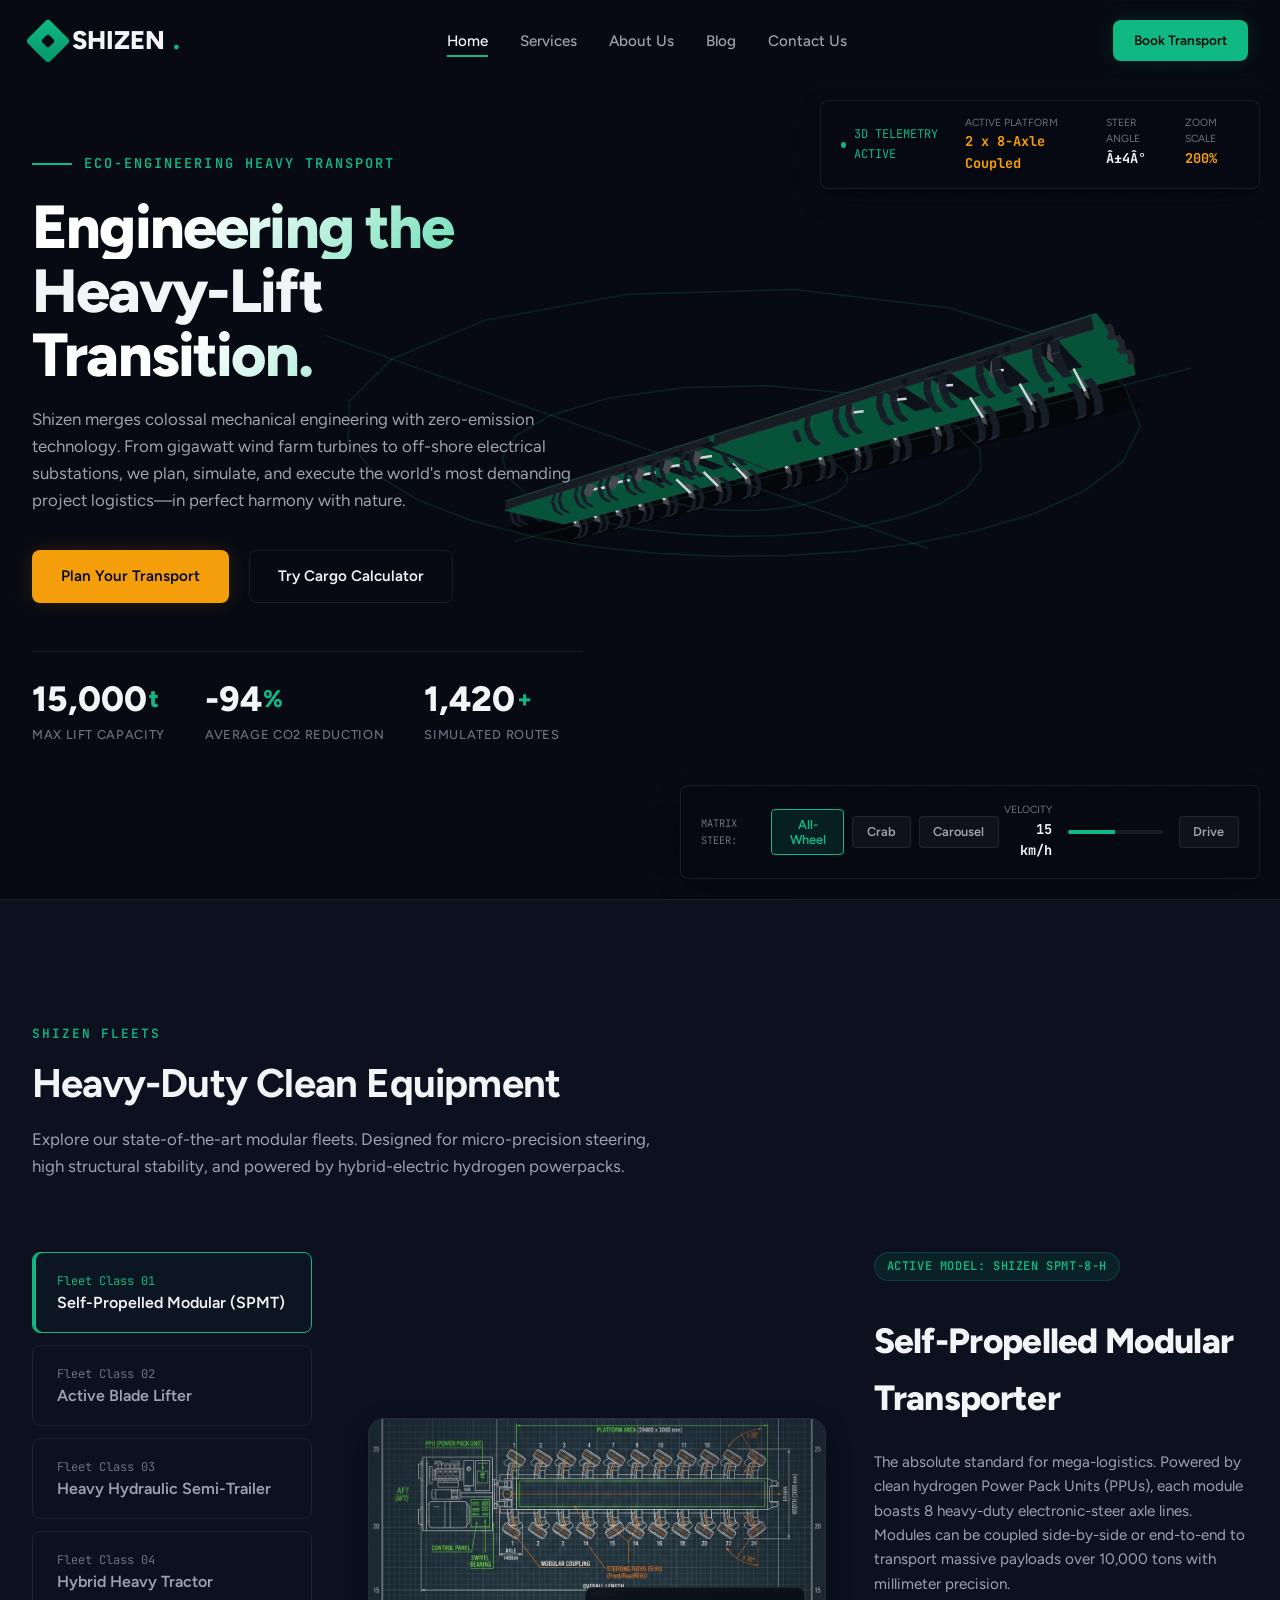
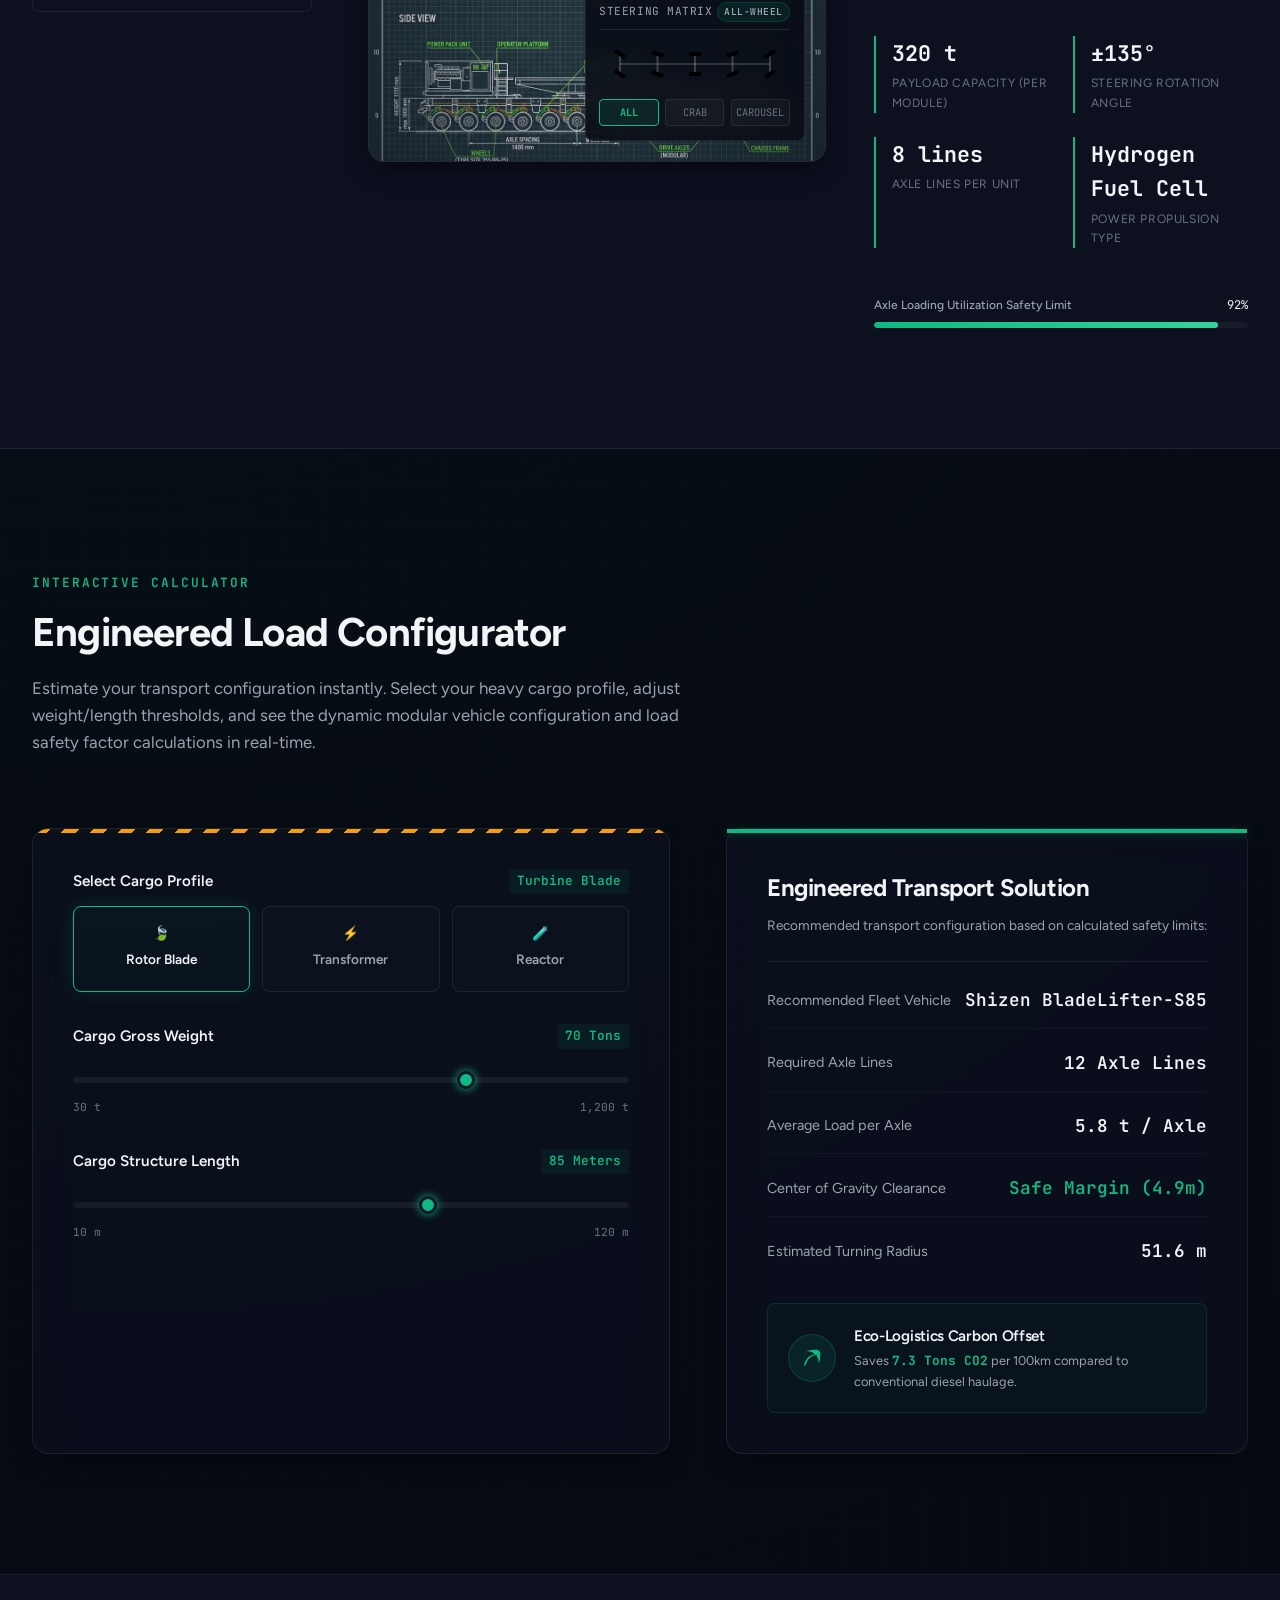
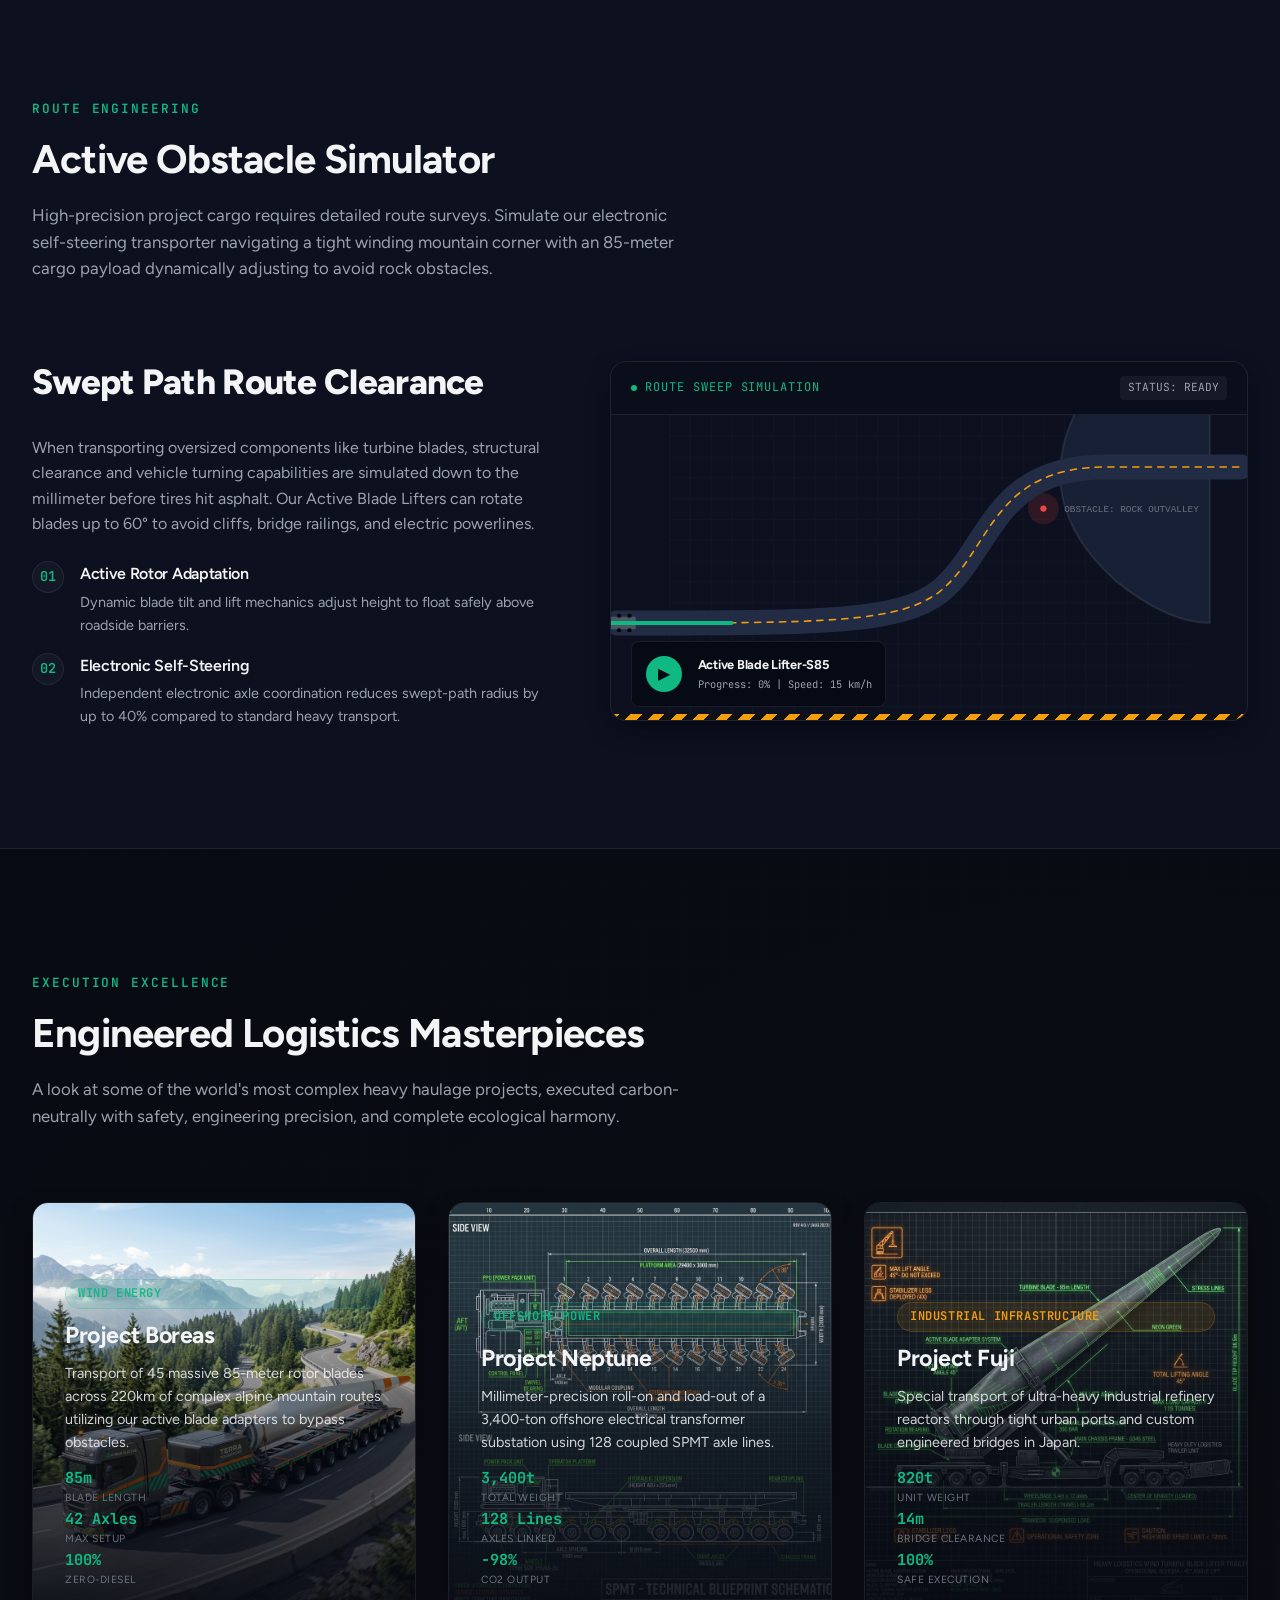
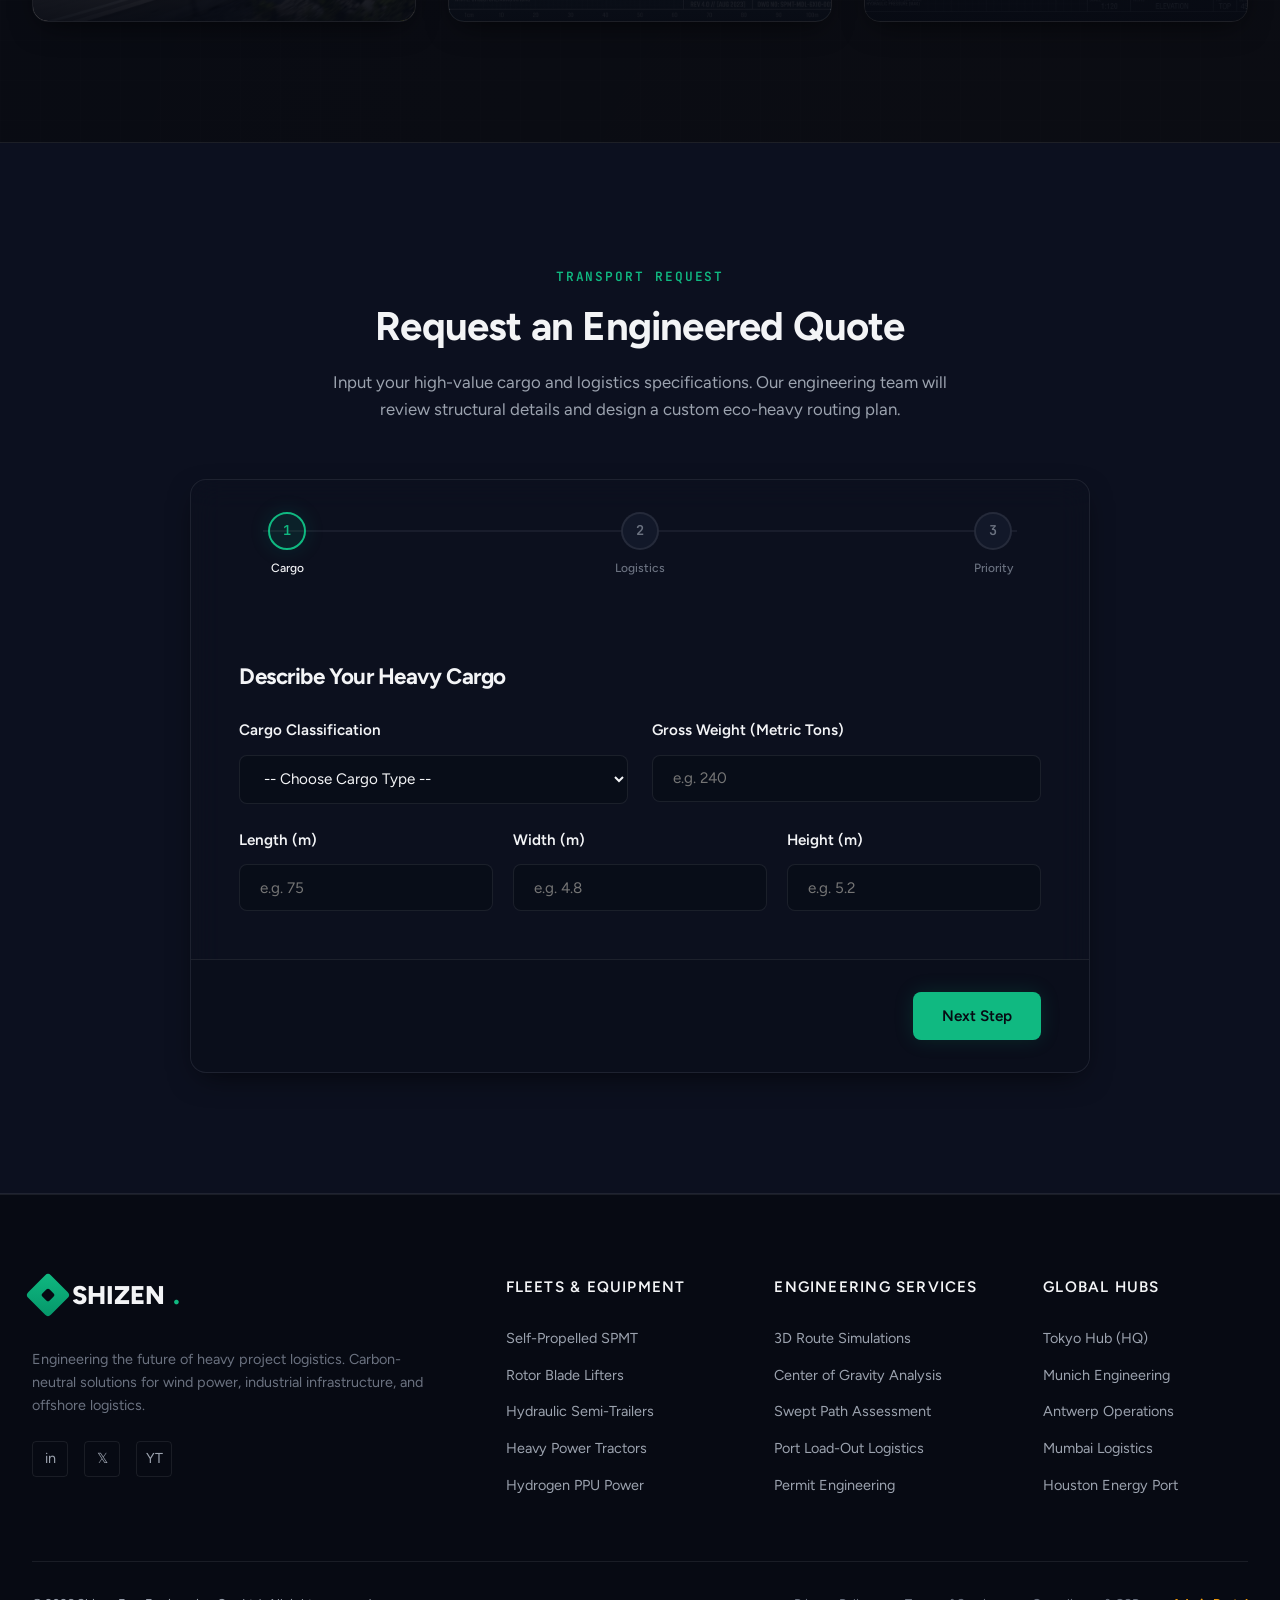
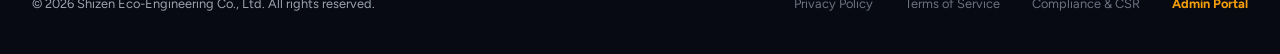
==== index.html @ d4174690 "Initial commit: Shizen Eco-Engineering Corporate Website" ====
<!DOCTYPE html>
<html lang="en">
<head>
    <meta charset="UTF-8">
    <meta name="viewport" content="width=device-width, initial-scale=1.0">
    <!-- Primary SEO Meta Tags -->
    <title>Shizen | Eco-Engineering & Heavy Project Logistics</title>
    <meta name="description" content="Shizen blends massive engineering power with zero-emission technology to provide carbon-neutral heavy transport, wind turbine logistics, and project cargo services globally.">
    <meta name="keywords" content="heavy logistics, project cargo, SPMT, wind turbine blade transport, Faymonville, Goldhofer, Prism Logistics, carbon neutral transport, eco logistics">
    <!-- Favicon (Fallback character vector) -->
    <link rel="icon" href="data:image/svg+xml,<svg xmlns=%22http://www.w3.org/2000/svg%22 viewBox=%220 0 100 100%22><rect width=%22100%22 height=%22100%22 rx=%2220%22 fill=%22%2310b981%22/><circle cx=%2250%22 cy=%2250%22 r=%2225%22 fill=%22%23070a13%22/></svg>">
    <!-- CSS Stylesheet -->
    <link rel="stylesheet" href="styles.css">
</head>
<body>

    <!-- --- Header / Navigation --- -->
    <header id="main-header">
        <div class="container">
            <a href="#" class="logo" id="header-logo">
                <div class="logo-icon"></div>
                SHIZEN<span>.</span>
            </a>
            
            <nav id="navbar">
                <a href="index.html" class="active" id="nav-home">Home</a>
                <a href="services.html" id="nav-services">Services</a>
                <a href="about.html" id="nav-about">About Us</a>
                <a href="blog.html" id="nav-blog">Blog</a>
                <a href="contact.html" id="nav-contact">Contact Us</a>
            </nav>
            
            <div class="nav-actions">
                <a href="#quote" class="btn btn-primary" style="padding: 0.55rem 1.25rem; font-size: 0.85rem;" id="nav-cta-quote">Book Transport</a>
            </div>
        </div>
    </header>

    <!-- --- Hero Section --- -->
    <section class="hero" id="hero">
        <!-- 3D Interactive Canvas Area with HTML HUD Telemetry Overlays as full-screen background -->
        <div class="hero-3d-visualizer">
            <canvas id="hero-3d-canvas" aria-label="Interactive 3D 16-Axle End-to-End Coupled Modular Transporter. Drag to rotate. Scroll wheel to zoom."></canvas>
            
            <!-- HTML-in-Canvas Accessible Telemetry Overlay -->
            <div class="hero-telemetry-hud">
                <!-- HUD Top Panel -->
                <div class="hud-card-top">
                    <div class="hud-title" aria-live="polite">
                        <span></span>3D TELEMETRY ACTIVE
                    </div>
                    <div class="hud-stats-group">
                        <div class="hud-stat-box">
                            <span class="hud-stat-lbl">Active Platform</span>
                            <span class="hud-stat-val" style="color:var(--color-accent-orange);">2 x 8-Axle Coupled</span>
                        </div>
                        <div class="hud-stat-box">
                            <span class="hud-stat-lbl">Steer Angle</span>
                            <span class="hud-stat-val" id="hud-val-angle">±35°</span>
                        </div>
                        <div class="hud-stat-box">
                            <span class="hud-stat-lbl">Zoom Scale</span>
                            <span class="hud-stat-val" id="hud-val-zoom" style="color:var(--color-accent-emerald);">100%</span>
                        </div>
                    </div>
                </div>
                
                <!-- HUD Bottom Panel -->
                <div class="hud-card-bottom">
                    <div class="hud-controls-group">
                        <span class="hud-label-action">Matrix Steer:</span>
                        <button class="hud-btn active" id="hud-steer-all" aria-label="Steer 3D Transporter in All-Wheel Mode">All-Wheel</button>
                        <button class="hud-btn" id="hud-steer-crab" aria-label="Steer 3D Transporter in Crab Mode">Crab</button>
                        <button class="hud-btn" id="hud-steer-carousel" aria-label="Steer 3D Transporter in Carousel Mode">Carousel</button>
                    </div>
                    
                    <div class="hud-gauge-group">
                        <div class="hud-stat-box" style="text-align:right;">
                            <span class="hud-stat-lbl">Velocity</span>
                            <span class="hud-stat-val" id="hud-val-speed">15 km/h</span>
                        </div>
                        <div class="hud-gauge-bar" aria-label="Speedometer Indicator Gauge">
                            <div class="hud-gauge-fill" id="hud-speed-gauge" style="width: 50%;"></div>
                        </div>
                        <button class="hud-btn" id="hud-btn-drive" aria-label="Start or Stop driving wheels">Drive</button>
                    </div>
                </div>
            </div>
        </div>

        <!-- Fully accessible content container -->
        <div class="container">
            <div class="hero-content">
                <div class="hero-title-prefix">
                    <div class="hero-title-line"></div>
                    <span>Eco-Engineering Heavy Transport</span>
                </div>
                
                <h1 id="hero-heading">
                    <span class="text-gradient-emerald">Engineering the</span>
                    <span>Heavy-Lift</span>
                    <span class="text-gradient-emerald">Transition.</span>
                </h1>
                
                <p class="hero-desc" id="hero-description">
                    Shizen merges colossal mechanical engineering with zero-emission technology. From gigawatt wind farm turbines to off-shore electrical substations, we plan, simulate, and execute the world's most demanding project logistics—in perfect harmony with nature.
                </p>
                
                <div class="hero-actions">
                    <a href="#quote" class="btn btn-warning" id="hero-cta-quote">Plan Your Transport</a>
                    <a href="#calculator" class="btn btn-outline" id="hero-cta-calc">Try Cargo Calculator</a>
                </div>
                
                <div class="hero-stats">
                    <div class="hero-stat-item">
                        <div class="hero-stat-num" id="stat-payload">15,000<span>t</span></div>
                        <div class="hero-stat-label">Max Lift Capacity</div>
                    </div>
                    <div class="hero-stat-item">
                        <div class="hero-stat-num" id="stat-co2">-94<span>%</span></div>
                        <div class="hero-stat-label">Average CO2 Reduction</div>
                    </div>
                    <div class="hero-stat-item">
                        <div class="hero-stat-num" id="stat-routes">1,420<span>+</span></div>
                        <div class="hero-stat-label">Simulated Routes</div>
                    </div>
                </div>
            </div>
        </div>
    </section>

    <!-- --- Showroom & Fleet Configurator Section --- -->
    <section id="showroom" class="section-bg-darker">
        <div class="container">
            <div class="section-header">
                <span class="section-pre">Shizen Fleets</span>
                <h2 id="showroom-heading">Heavy-Duty Clean Equipment</h2>
                <p id="showroom-description">Explore our state-of-the-art modular fleets. Designed for micro-precision steering, high structural stability, and powered by hybrid-electric hydrogen powerpacks.</p>
            </div>
            
            <div class="showroom-layout">
                <!-- Sidebar tabs selection -->
                <div class="fleet-tabs" id="fleet-tabs-container">
                    <button class="fleet-tab-btn active" data-fleet="spmt" id="tab-spmt">
                        <span>Fleet Class 01</span>
                        Self-Propelled Modular (SPMT)
                    </button>
                    <button class="fleet-tab-btn" data-fleet="blade-lifter" id="tab-blade-lifter">
                        <span>Fleet Class 02</span>
                        Active Blade Lifter
                    </button>
                    <button class="fleet-tab-btn" data-fleet="hydraulic-trailer" id="tab-hydraulic">
                        <span>Fleet Class 03</span>
                        Heavy Hydraulic Semi-Trailer
                    </button>
                    <button class="fleet-tab-btn" data-fleet="heavy-tractor" id="tab-tractor">
                        <span>Fleet Class 04</span>
                        Hybrid Heavy Tractor
                    </button>
                </div>
                
                <!-- Active Fleet Details Content View -->
                <div class="showroom-display" id="showroom-display-panel">
                    <div class="showroom-card" id="active-fleet-card">
                        <div class="showroom-visual">
                            <img src="assets/spmt_schematic.png" alt="Self Propelled Modular Transporter" id="fleet-image">
                            
                            <!-- Dynamic Steering Simulation widget overlay -->
                            <div class="steering-simulation">
                                <div class="sim-header">
                                    <span>Steering Matrix</span>
                                    <span class="badge badge-emerald" id="steering-mode-label" style="font-size:0.6rem; padding: 0.1rem 0.4rem;">All-Wheel</span>
                                </div>
                                <div class="steering-canvas-container">
                                    <!-- A canvas to render the technical axle steer alignment angles dynamically -->
                                    <canvas id="steering-canvas" width="180" height="40"></canvas>
                                </div>
                                <div class="steering-modes" id="steering-buttons">
                                    <button class="mode-btn active" data-mode="all-wheel">All</button>
                                    <button class="mode-btn" data-mode="crab">Crab</button>
                                    <button class="mode-btn" data-mode="carousel">Carousel</button>
                                </div>
                            </div>
                        </div>
                        
                        <div class="showroom-info">
                            <span class="badge badge-emerald model-tag" id="fleet-badge">Active Model: Shizen SPMT-8-H</span>
                            <h3 id="fleet-title">Self-Propelled Modular Transporter</h3>
                            <p class="showroom-desc" id="fleet-desc">The absolute standard for mega-logistics. Powered by clean hydrogen Power Pack Units (PPUs), each module boasts 8 heavy-duty electronic-steer axle lines. Modules can be coupled side-by-side or end-to-end to transport massive payloads over 10,000 tons with millimeter precision.</p>
                            
                            <div class="spec-grid">
                                <div class="spec-item">
                                    <div class="spec-val" id="fleet-spec-payload">320 t</div>
                                    <div class="spec-label">Payload capacity (per module)</div>
                                </div>
                                <div class="spec-item">
                                    <div class="spec-val" id="fleet-spec-steering">±135°</div>
                                    <div class="spec-label">Steering rotation angle</div>
                                </div>
                                <div class="spec-item">
                                    <div class="spec-val" id="fleet-spec-axles">8 lines</div>
                                    <div class="spec-label">Axle lines per unit</div>
                                </div>
                                <div class="spec-item">
                                    <div class="spec-val" id="fleet-spec-propulsion">Hydrogen Fuel Cell</div>
                                    <div class="spec-label">Power propulsion type</div>
                                </div>
                            </div>
                            
                            <div class="capacity-progress-container">
                                <div class="progress-header">
                                    <span>Axle Loading Utilization Safety Limit</span>
                                    <span id="capacity-limit-value">92%</span>
                                </div>
                                <div class="progress-track">
                                    <div class="progress-fill" id="capacity-progress-bar" style="width: 92%;"></div>
                                </div>
                            </div>
                        </div>
                    </div>
                </div>
            </div>
        </div>
    </section>

    <!-- --- Cargo Calculator Section --- -->
    <section id="calculator">
        <div class="container">
            <div class="section-header">
                <span class="section-pre">Interactive Calculator</span>
                <h2 id="calc-heading">Engineered Load Configurator</h2>
                <p id="calc-description">Estimate your transport configuration instantly. Select your heavy cargo profile, adjust weight/length thresholds, and see the dynamic modular vehicle configuration and load safety factor calculations in real-time.</p>
            </div>
            
            <div class="calc-grid">
                <!-- User input side -->
                <div class="glass-panel hazard-border calc-inputs">
                    <div class="form-group">
                        <label>
                            <span>Select Cargo Profile</span>
                            <span class="label-info" id="selected-cargo-type">Turbine Blade</span>
                        </label>
                        <div class="cargo-presets" id="cargo-presets-container">
                            <div class="cargo-preset-card active" data-preset="blade" id="preset-blade">
                                <input type="radio" name="cargo-preset" value="blade" checked aria-label="Turbine Blade Preset">
                                <span class="cargo-icon">🍃</span>
                                <span>Rotor Blade</span>
                            </div>
                            <div class="cargo-preset-card" data-preset="transformer" id="preset-transformer">
                                <input type="radio" name="cargo-preset" value="transformer" aria-label="Power Substation Transformer Preset">
                                <span class="cargo-icon">⚡</span>
                                <span>Transformer</span>
                            </div>
                            <div class="cargo-preset-card" data-preset="reactor" id="preset-reactor">
                                <input type="radio" name="cargo-preset" value="reactor" aria-label="Chemical Reactor Columns Preset">
                                <span class="cargo-icon">🧪</span>
                                <span>Reactor</span>
                            </div>
                        </div>
                    </div>
                    
                    <div class="form-group">
                        <label for="cargo-weight-slider">
                            <span>Cargo Gross Weight</span>
                            <span class="label-info" id="calc-weight-val">80 Tons</span>
                        </label>
                        <div class="range-container">
                            <input type="range" id="cargo-weight-slider" min="30" max="1200" step="10" value="80" aria-label="Cargo Weight Slider">
                            <div class="range-limits">
                                <span>30 t</span>
                                <span>1,200 t</span>
                            </div>
                        </div>
                    </div>
                    
                    <div class="form-group">
                        <label for="cargo-length-slider">
                            <span>Cargo Structure Length</span>
                            <span class="label-info" id="calc-length-val">75 Meters</span>
                        </label>
                        <div class="range-container">
                            <input type="range" id="cargo-length-slider" min="10" max="120" step="5" value="75" aria-label="Cargo Length Slider">
                            <div class="range-limits">
                                <span>10 m</span>
                                <span>120 m</span>
                            </div>
                        </div>
                    </div>
                </div>
                
                <!-- Calculator output results side -->
                <div class="glass-panel emerald-border calc-results">
                    <div class="results-header">
                        <h3>Engineered Transport Solution</h3>
                        <p style="font-size:0.85rem;" id="calc-recom-title">Recommended transport configuration based on calculated safety limits:</p>
                    </div>
                    
                    <!-- Alert Box for Overload State -->
                    <div class="alert-box" id="calc-overload-alert">
                        <div class="alert-icon">⚠️</div>
                        <div class="alert-text">
                            <h4>OVERLOAD SAFETY TRIGGER</h4>
                            <p id="alert-message">Selected payload exceeds structural safety margins for these axle lines. Please extend axle spacing or reduce weight.</p>
                        </div>
                    </div>
                    
                    <div class="results-grid">
                        <div class="result-row">
                            <label>Recommended Fleet Vehicle</label>
                            <span id="res-vehicle">Shizen BladeLifter-S75</span>
                        </div>
                        <div class="result-row">
                            <label>Required Axle Lines</label>
                            <span id="res-axles">12 Axle Lines</span>
                        </div>
                        <div class="result-row">
                            <label>Average Load per Axle</label>
                            <span id="res-axle-load">6.6 t / Axle</span>
                        </div>
                        <div class="result-row">
                            <label>Center of Gravity Clearance</label>
                            <span class="emerald" id="res-cog">Safe Range (3.4m)</span>
                        </div>
                        <div class="result-row">
                            <label>Estimated Turning Radius</label>
                            <span id="res-radius">45.2 m</span>
                        </div>
                    </div>
                    
                    <!-- Eco Offset Savings Card -->
                    <div class="eco-comparison-card">
                        <div class="eco-icon-container">
                            <div class="eco-icon-leaf"></div>
                        </div>
                        <div class="eco-comparison-details">
                            <h4>Eco-Logistics Carbon Offset</h4>
                            <p>Saves <span class="eco-saving-percentage" id="res-co2-saved">6.4 Tons Co2</span> per 100km compared to conventional diesel haulage.</p>
                        </div>
                    </div>
                </div>
            </div>
        </div>
    </section>

    <!-- --- Route Simulator Section --- -->
    <section id="simulator" class="section-bg-darker">
        <div class="container">
            <div class="section-header">
                <span class="section-pre">Route Engineering</span>
                <h2 id="sim-heading">Active Obstacle Simulator</h2>
                <p id="sim-description">High-precision project cargo requires detailed route surveys. Simulate our electronic self-steering transporter navigating a tight winding mountain corner with an 85-meter cargo payload dynamically adjusting to avoid rock obstacles.</p>
            </div>
            
            <div class="sim-grid">
                <div class="sim-info">
                    <h3>Swept Path Route Clearance</h3>
                    <p id="sim-info-desc">When transporting oversized components like turbine blades, structural clearance and vehicle turning capabilities are simulated down to the millimeter before tires hit asphalt. Our Active Blade Lifters can rotate blades up to 60° to avoid cliffs, bridge railings, and electric powerlines.</p>
                    
                    <div class="sim-details">
                        <div class="sim-detail-item">
                            <div class="sim-num-badge">01</div>
                            <div class="sim-detail-text">
                                <h4>Active Rotor Adaptation</h4>
                                <p>Dynamic blade tilt and lift mechanics adjust height to float safely above roadside barriers.</p>
                            </div>
                        </div>
                        <div class="sim-detail-item">
                            <div class="sim-num-badge">02</div>
                            <div class="sim-detail-text">
                                <h4>Electronic Self-Steering</h4>
                                <p>Independent electronic axle coordination reduces swept-path radius by up to 40% compared to standard heavy transport.</p>
                            </div>
                        </div>
                    </div>
                </div>
                
                <div class="interactive-canvas-panel">
                    <div class="canvas-header">
                        <div class="canvas-title">ROUTE SWEEP SIMULATION</div>
                        <div class="canvas-status" id="sim-status-indicator">STATUS: READY</div>
                    </div>
                    <div class="canvas-content" id="sim-canvas-area">
                        <!-- Winding road path and vehicle representation using responsive SVGs -->
                        <svg class="svg-viewport" viewBox="0 0 500 300" id="sim-svg-root" xmlns="http://www.w3.org/2000/svg">
                            <!-- Definition of patterns and markers -->
                            <defs>
                                <pattern id="grid" width="20" height="20" patternUnits="userSpaceOnUse">
                                    <path d="M 20 0 L 0 0 0 20" fill="none" stroke="rgba(255, 255, 255, 0.03)" stroke-width="1"/>
                                </pattern>
                            </defs>
                            
                            <!-- Grid Background -->
                            <rect width="100%" height="100%" fill="url(#grid)" />
                            
                            <!-- Obstacles (Mountains/Barriers) -->
                            <path d="M 400 -20 Q 340 80 430 160 Q 480 200 520 200 L 520 -20 Z" fill="#182035" stroke="var(--border-color)" stroke-width="2" />
                            <circle cx="360" cy="90" r="15" fill="#ef4444" opacity="0.15" />
                            <circle cx="360" cy="90" r="3" fill="#ef4444" />
                            <text x="380" y="93" fill="var(--color-text-muted)" font-family="monospace" font-size="9">OBSTACLE: ROCK OUTVALLEY</text>
                            
                            <!-- Roadway -->
                            <path class="svg-road" id="road-path" d="M -50 200 C 150 200, 220 200, 260 170 C 310 130, 310 50, 420 50 L 550 50" />
                            <path class="svg-road-centerline" d="M -50 200 C 150 200, 220 200, 260 170 C 310 130, 310 50, 420 50 L 550 50" />
                            
                            <!-- Vehicle Group -->
                            <g class="svg-vehicle" id="svg-vehicle-group">
                                <!-- Cabin/Power Pack -->
                                <rect x="-24" y="-8" width="12" height="16" rx="2" fill="var(--color-accent-orange)" />
                                <!-- Axle trailer lines -->
                                <rect x="-12" y="-6" width="30" height="12" rx="1" fill="#4b5563" />
                                <!-- Wheels -->
                                <circle cx="-8" cy="-7" r="2" fill="#000" />
                                <circle cx="-8" cy="7" r="2" fill="#000" />
                                <circle cx="2" cy="-7" r="2" fill="#000" />
                                <circle cx="2" cy="7" r="2" fill="#000" />
                                <circle cx="12" cy="-7" r="2" fill="#000" />
                                <circle cx="12" cy="7" r="2" fill="#000" />
                                
                                <!-- Cargo Structure (Wind blade outline in green) -->
                                <line x1="-15" y1="0" x2="110" y2="0" stroke="var(--color-accent-emerald)" stroke-width="4" stroke-linecap="round" id="svg-cargo-line" />
                                <!-- Rotor Blade Adapter base connection -->
                                <circle cx="-12" cy="0" r="4" fill="var(--color-accent-emerald)" />
                            </g>
                        </svg>
                        
                        <!-- Control overlays -->
                        <div class="sim-control-widget">
                            <button class="sim-widget-btn" id="btn-play-sim" aria-label="Play Route Simulation">▶</button>
                            <div class="sim-widget-text">
                                <h5>Active Blade Lifter-S85</h5>
                                <p id="sim-progress-metric">Progress: 0% | Speed: 15 km/h</p>
                            </div>
                        </div>
                    </div>
                    <div class="hazard-stripe"></div>
                </div>
            </div>
        </div>
    </section>

    <!-- --- Projects Portfolio --- -->
    <section id="projects">
        <div class="container">
            <div class="section-header">
                <span class="section-pre">Execution Excellence</span>
                <h2 id="projects-heading">Engineered Logistics Masterpieces</h2>
                <p id="projects-description">A look at some of the world's most complex heavy haulage projects, executed carbon-neutrally with safety, engineering precision, and complete ecological harmony.</p>
            </div>
            
            <div class="projects-grid" id="projects-portfolio-container">
                <!-- Project 1 -->
                <div class="project-card">
                    <div class="project-img-wrapper">
                        <img src="assets/hero_banner.png" alt="Project Boreas Windblade Transport">
                    </div>
                    <div class="project-overlay"></div>
                    <div class="project-content">
                        <span class="badge badge-emerald">Wind Energy</span>
                        <h3>Project Boreas</h3>
                        <p>Transport of 45 massive 85-meter rotor blades across 220km of complex alpine mountain routes utilizing our active blade adapters to bypass obstacles.</p>
                        <div class="projects-stats">
                            <div class="project-stat-box">
                                <div class="val">85m</div>
                                <div class="lbl">Blade Length</div>
                            </div>
                            <div class="project-stat-box">
                                <div class="val">42 Axles</div>
                                <div class="lbl">Max Setup</div>
                            </div>
                            <div class="project-stat-box">
                                <div class="val">100%</div>
                                <div class="lbl">Zero-Diesel</div>
                            </div>
                        </div>
                    </div>
                </div>
                
                <!-- Project 2 -->
                <div class="project-card">
                    <div class="project-img-wrapper">
                        <img src="assets/spmt_schematic.png" alt="Project Neptune Offshore Substation Logistics">
                    </div>
                    <div class="project-overlay"></div>
                    <div class="project-content">
                        <span class="badge badge-emerald">Offshore Power</span>
                        <h3>Project Neptune</h3>
                        <p>Millimeter-precision roll-on and load-out of a 3,400-ton offshore electrical transformer substation using 128 coupled SPMT axle lines.</p>
                        <div class="projects-stats">
                            <div class="project-stat-box">
                                <div class="val">3,400t</div>
                                <div class="lbl">Total Weight</div>
                            </div>
                            <div class="project-stat-box">
                                <div class="val">128 Lines</div>
                                <div class="lbl">Axles Linked</div>
                            </div>
                            <div class="project-stat-box">
                                <div class="val">-98%</div>
                                <div class="lbl">CO2 Output</div>
                            </div>
                        </div>
                    </div>
                </div>
                
                <!-- Project 3 -->
                <div class="project-card">
                    <div class="project-img-wrapper">
                        <img src="assets/blade_lifter_schematic.png" alt="Project Fuji Petrochemical Columns">
                    </div>
                    <div class="project-overlay"></div>
                    <div class="project-content">
                        <span class="badge badge-orange">Industrial Infrastructure</span>
                        <h3>Project Fuji</h3>
                        <p>Special transport of ultra-heavy industrial refinery reactors through tight urban ports and custom engineered bridges in Japan.</p>
                        <div class="projects-stats">
                            <div class="project-stat-box">
                                <div class="val">820t</div>
                                <div class="lbl">Unit Weight</div>
                            </div>
                            <div class="project-stat-box">
                                <div class="val">14m</div>
                                <div class="lbl">Bridge Clearance</div>
                            </div>
                            <div class="project-stat-box">
                                <div class="val">100%</div>
                                <div class="lbl">Safe Execution</div>
                            </div>
                        </div>
                    </div>
                </div>
            </div>
        </div>
    </section>

    <!-- --- Multi-Step Quote Builder Section --- -->
    <section id="quote" class="section-bg-darker">
        <div class="container">
            <div class="section-header" style="text-align: center; margin: 0 auto 3.5rem auto;">
                <span class="section-pre">Transport Request</span>
                <h2 id="quote-heading">Request an Engineered Quote</h2>
                <p id="quote-description">Input your high-value cargo and logistics specifications. Our engineering team will review structural details and design a custom eco-heavy routing plan.</p>
            </div>
            
            <div class="glass-panel quote-card">
                <!-- Steps indicators -->
                <div class="quote-steps" id="wizard-steps-container">
                    <div class="quote-step-indicator active" data-step="1" id="wizard-step-1">
                        <div class="step-num">1</div>
                        <div class="step-lbl">Cargo</div>
                    </div>
                    <div class="quote-step-indicator" data-step="2" id="wizard-step-2">
                        <div class="step-num">2</div>
                        <div class="step-lbl">Logistics</div>
                    </div>
                    <div class="quote-step-indicator" data-step="3" id="wizard-step-3">
                        <div class="step-num">3</div>
                        <div class="step-lbl">Priority</div>
                    </div>
                </div>
                
                <!-- Form body wizard steps -->
                <form id="quote-wizard-form" novalidate>
                    <div class="quote-form-body">
                        <!-- Step 1: Cargo Info -->
                        <div class="quote-step-content active" data-step="1" id="step-1-content">
                            <h3 style="margin-bottom:1.5rem; font-size:1.4rem;">Describe Your Heavy Cargo</h3>
                            <div class="inputs-row" style="margin-bottom:1.5rem;">
                                <div class="form-group">
                                    <label for="form-cargo-name">Cargo Classification</label>
                                    <select id="form-cargo-name" required>
                                        <option value="">-- Choose Cargo Type --</option>
                                        <option value="wind-blade">Rotor Wind Blade (>60m)</option>
                                        <option value="generator">Turbine Wind Generator</option>
                                        <option value="substation">Electrical Substation Transformer</option>
                                        <option value="industrial-column">Refinery Fractionation Column</option>
                                        <option value="other">Other Ultra-Heavy / ODC Cargo</option>
                                    </select>
                                </div>
                                <div class="form-group">
                                    <label for="form-cargo-weight">Gross Weight (Metric Tons)</label>
                                    <input type="number" id="form-cargo-weight" placeholder="e.g. 240" min="10" max="5000" required>
                                </div>
                            </div>
                            <div class="inputs-row-3">
                                <div class="form-group">
                                    <label for="form-cargo-length">Length (m)</label>
                                    <input type="number" id="form-cargo-length" placeholder="e.g. 75" min="1" max="150" required>
                                </div>
                                <div class="form-group">
                                    <label for="form-cargo-width">Width (m)</label>
                                    <input type="number" id="form-cargo-width" placeholder="e.g. 4.8" min="1" max="20" required>
                                </div>
                                <div class="form-group">
                                    <label for="form-cargo-height">Height (m)</label>
                                    <input type="number" id="form-cargo-height" placeholder="e.g. 5.2" min="1" max="25" required>
                                </div>
                            </div>
                        </div>
                        
                        <!-- Step 2: Routes Logistics -->
                        <div class="quote-step-content" data-step="2" id="step-2-content">
                            <h3 style="margin-bottom:1.5rem; font-size:1.4rem;">Route & Site Logistics</h3>
                            <div class="inputs-row" style="margin-bottom:1.5rem;">
                                <div class="form-group">
                                    <label for="form-route-origin">Port / Site of Origin</label>
                                    <input type="text" id="form-route-origin" placeholder="e.g. Port of Rotterdam, NL" required>
                                </div>
                                <div class="form-group">
                                    <label for="form-route-dest">Final Destination Site</label>
                                    <input type="text" id="form-route-dest" placeholder="e.g. Boreas Mountain Windpark, DE" required>
                                </div>
                            </div>
                            <div class="form-group">
                                <label for="form-route-obstacles">Known Route Obstacles / Special Instructions</label>
                                <textarea id="form-route-obstacles" placeholder="Describe any low bridges, narrow historical town turns, high slopes, or weak bridges..."></textarea>
                            </div>
                        </div>
                        
                        <!-- Step 3: Contact & Priority -->
                        <div class="quote-step-content" data-step="3" id="step-3-content">
                            <h3 style="margin-bottom:1.5rem; font-size:1.4rem;">Ecological Focus & Contact Details</h3>
                            <div class="inputs-row" style="margin-bottom:1.5rem;">
                                <div class="form-group">
                                    <label for="form-contact-name">Company Representative</label>
                                    <input type="text" id="form-contact-name" placeholder="e.g. Hans Schmidt" required>
                                </div>
                                <div class="form-group">
                                    <label for="form-contact-email">Corporate Email Address</label>
                                    <input type="email" id="form-contact-email" placeholder="e.g. logistics@energycorp.com" required>
                                </div>
                            </div>
                            <div class="inputs-row">
                                <div class="form-group">
                                    <label for="form-eco-priority">Sustainability Target Priority</label>
                                    <select id="form-eco-priority">
                                        <option value="eco-max">Maximum Carbon Offset (100% Zero-Emission Fleet Focus)</option>
                                        <option value="eco-balanced">Balanced Cost & Eco-Logistics Efficiency</option>
                                        <option value="standard">Standard Project Haulage Requirements</option>
                                    </select>
                                </div>
                                <div class="form-group">
                                    <label for="form-timeline">Execution Timeline</label>
                                    <select id="form-timeline">
                                        <option value="rapid">Within 3 Months (Immediate Survey Required)</option>
                                        <option value="mid">3 to 6 Months</option>
                                        <option value="long">6+ Months (Planning & Budgeting Phase)</option>
                                    </select>
                                </div>
                            </div>
                        </div>
                        
                        <!-- Step 4: Success Screen -->
                        <div class="quote-step-content" data-step="4" id="step-4-content">
                            <div class="success-screen">
                                <div class="success-icon">✓</div>
                                <h4>REQUEST REGISTERED SUCCESSFULLY</h4>
                                <p>Thank you for choosing Shizen. Our specialized transport engineering team has received your cargo specifications and is initiating 3D routing and axle configurations.</p>
                                <div class="success-reference" id="quote-ref-number">REFERENCE NUMBER: SHZ-904128-PX</div>
                                <p style="font-size:0.8rem; color:var(--color-text-muted);">A copy of this engineered request has been sent to your corporate email. We will contact you within 24 hours with an initial feasibility report.</p>
                            </div>
                        </div>
                    </div>
                    
                    <!-- Wizard Buttons Navigation -->
                    <div class="quote-footer" id="wizard-navigation-container">
                        <button type="button" class="btn btn-outline" id="btn-wizard-back" style="visibility: hidden;">Back</button>
                        <button type="button" class="btn btn-primary" id="btn-wizard-next">Next Step</button>
                    </div>
                </form>
            </div>
        </div>
    </section>

    <!-- --- Footer --- -->
    <footer>
        <div class="container">
            <div class="footer-grid">
                <!-- Branding column -->
                <div class="footer-brand">
                    <a href="#" class="logo" style="margin-bottom:0.5rem;" id="footer-logo">
                        <div class="logo-icon"></div>
                        SHIZEN<span>.</span>
                    </a>
                    <p>Engineering the future of heavy project logistics. Carbon-neutral solutions for wind power, industrial infrastructure, and offshore logistics.</p>
                    <div class="socials">
                        <a href="#" class="social-icon" aria-label="LinkedIn Account">in</a>
                        <a href="#" class="social-icon" aria-label="Twitter Account">𝕏</a>
                        <a href="#" class="social-icon" aria-label="YouTube Channel">YT</a>
                    </div>
                </div>
                
                <!-- Menu Column 1 -->
                <div class="footer-col">
                    <h4>Fleets & Equipment</h4>
                    <ul>
                        <li><a href="index.html#showroom" id="footer-link-spmt">Self-Propelled SPMT</a></li>
                        <li><a href="index.html#showroom" id="footer-link-blade">Rotor Blade Lifters</a></li>
                        <li><a href="index.html#showroom" id="footer-link-semi">Hydraulic Semi-Trailers</a></li>
                        <li><a href="index.html#showroom" id="footer-link-tractors">Heavy Power Tractors</a></li>
                        <li><a href="index.html#showroom" id="footer-link-ppus">Hydrogen PPU Power</a></li>
                    </ul>
                </div>
                
                <!-- Menu Column 2 -->
                <div class="footer-col">
                    <h4>Engineering Services</h4>
                    <ul>
                        <li><a href="index.html#simulator" id="footer-link-route">3D Route Simulations</a></li>
                        <li><a href="index.html#calculator" id="footer-link-load">Center of Gravity Analysis</a></li>
                        <li><a href="index.html#calculator" id="footer-link-swept">Swept Path Assessment</a></li>
                        <li><a href="index.html#projects" id="footer-link-case">Port Load-Out Logistics</a></li>
                        <li><a href="index.html#projects" id="footer-link-permits">Permit Engineering</a></li>
                    </ul>
                </div>
                
                <!-- Menu Column 3 -->
                <div class="footer-col">
                    <h4>Global Hubs</h4>
                    <ul>
                        <li><a href="#" id="footer-link-japan">Tokyo Hub (HQ)</a></li>
                        <li><a href="#" id="footer-link-germany">Munich Engineering</a></li>
                        <li><a href="#" id="footer-link-belgium">Antwerp Operations</a></li>
                        <li><a href="#" id="footer-link-india">Mumbai Logistics</a></li>
                        <li><a href="#" id="footer-link-usa">Houston Energy Port</a></li>
                    </ul>
                </div>
            </div>
            
            <div class="footer-bottom">
                <p>&copy; 2026 Shizen Eco-Engineering Co., Ltd. All rights reserved.</p>
                <div class="footer-bottom-links">
                    <a href="#" id="footer-link-privacy">Privacy Policy</a>
                    <a href="#" id="footer-link-terms">Terms of Service</a>
                    <a href="#" id="footer-link-compliance">Compliance & CSR</a>
                    <a href="admin.html" id="footer-link-admin" style="color:var(--color-accent-orange); font-weight:bold;">Admin Portal</a>
                </div>
            </div>
        </div>
    </footer>

    <!-- JS Logic Script -->
    <script src="app.js"></script>
</body>
</html>
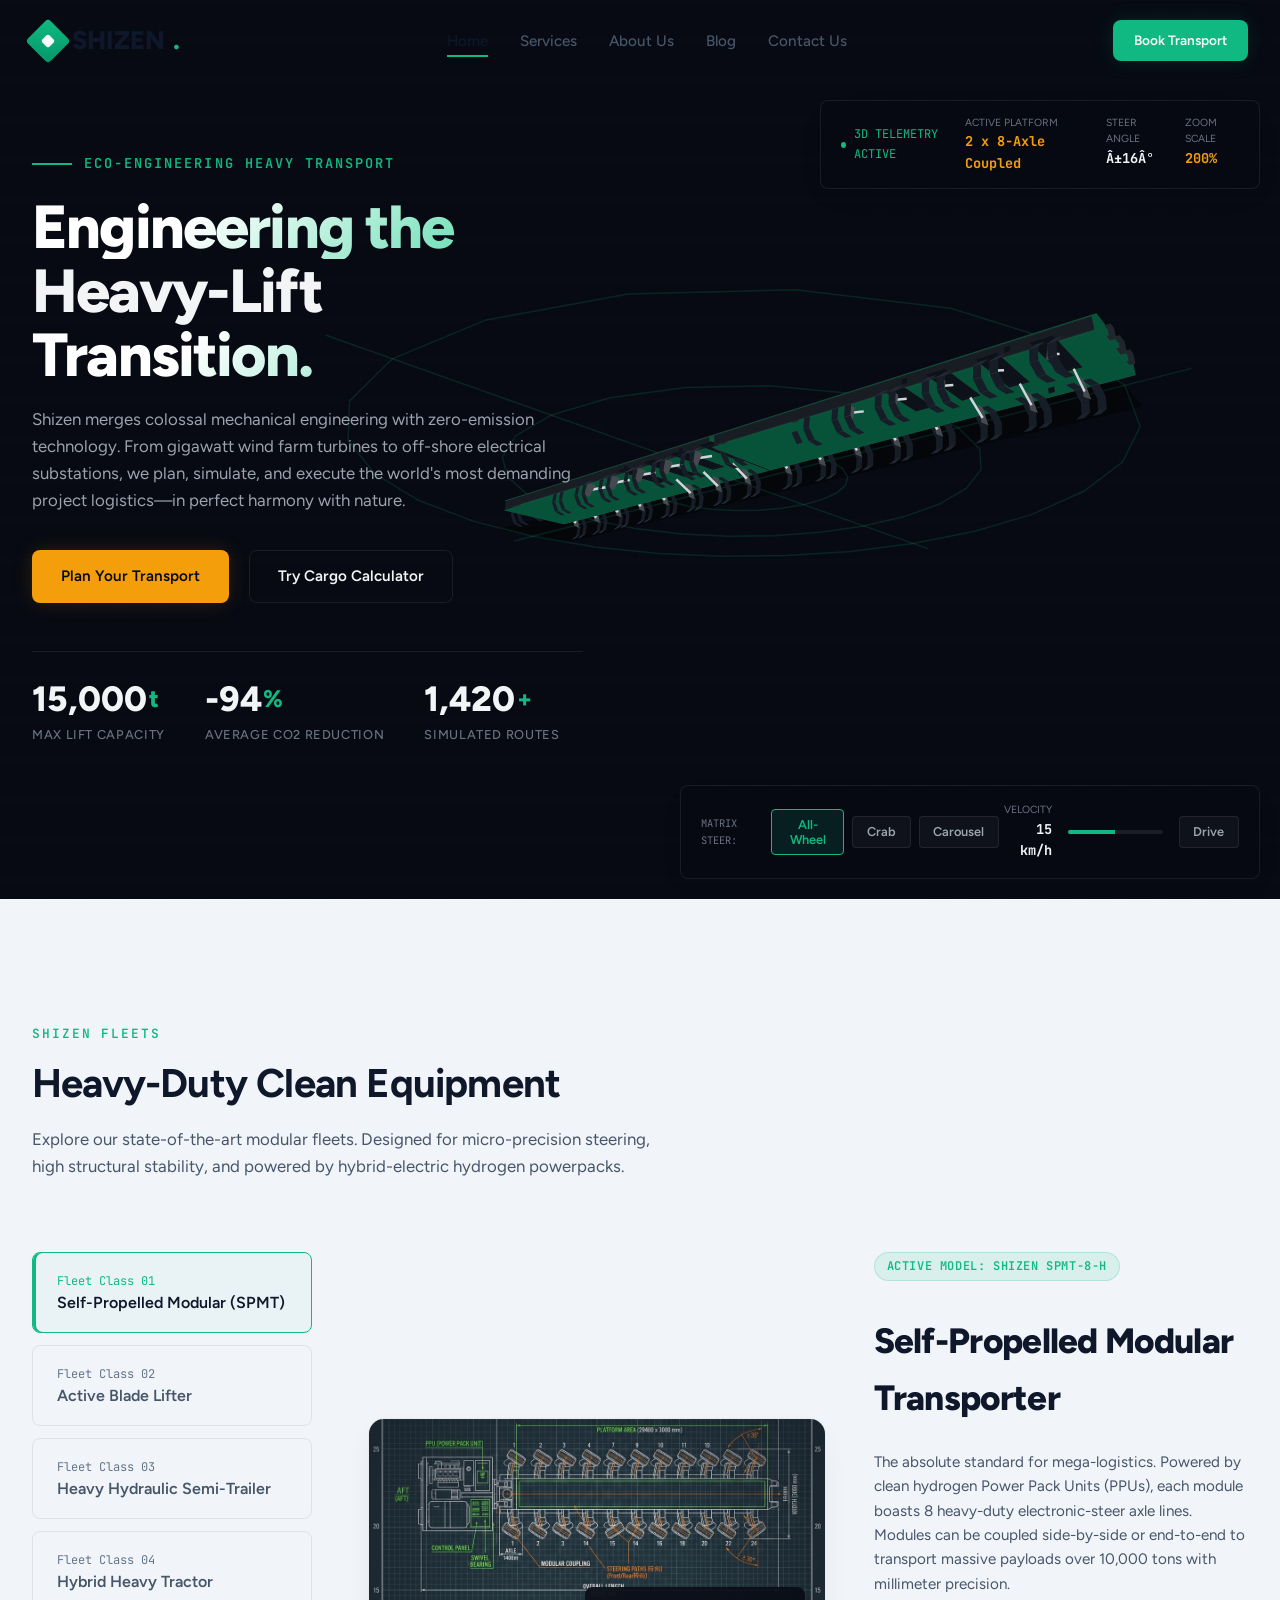
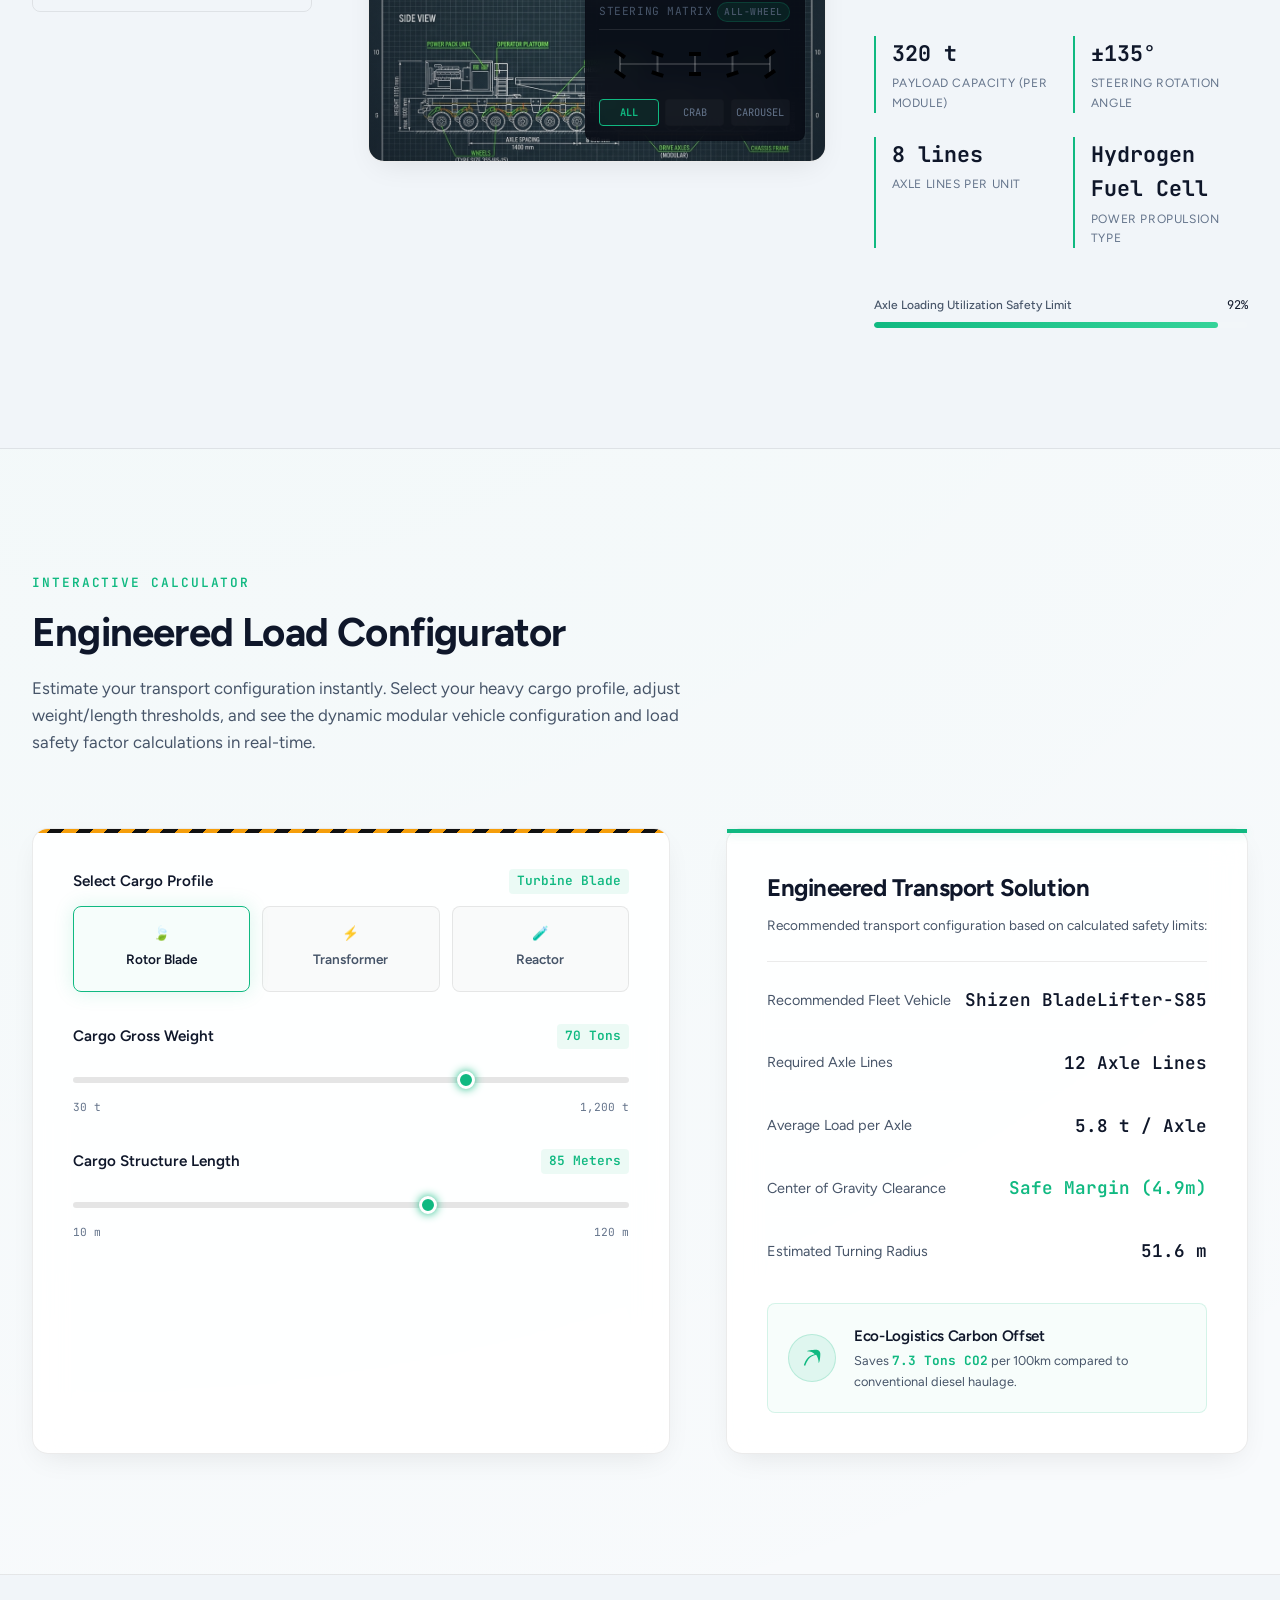
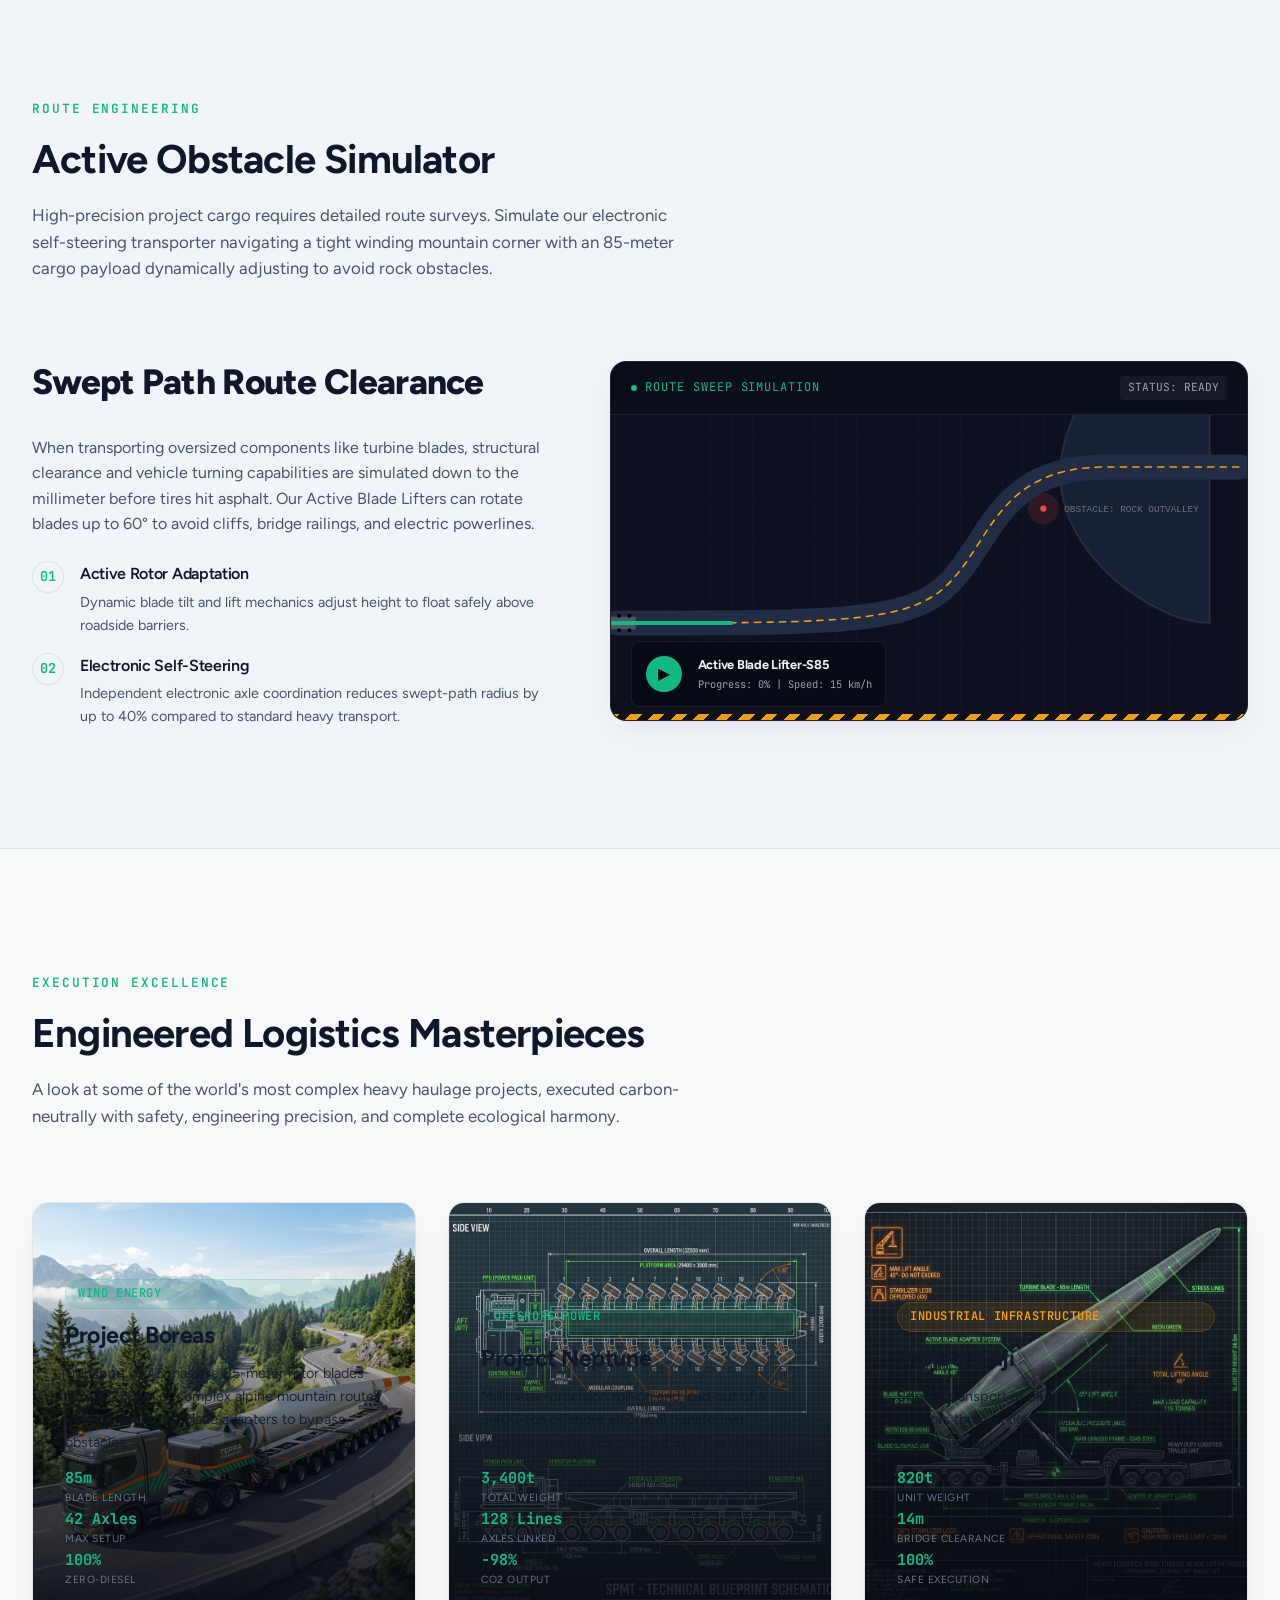
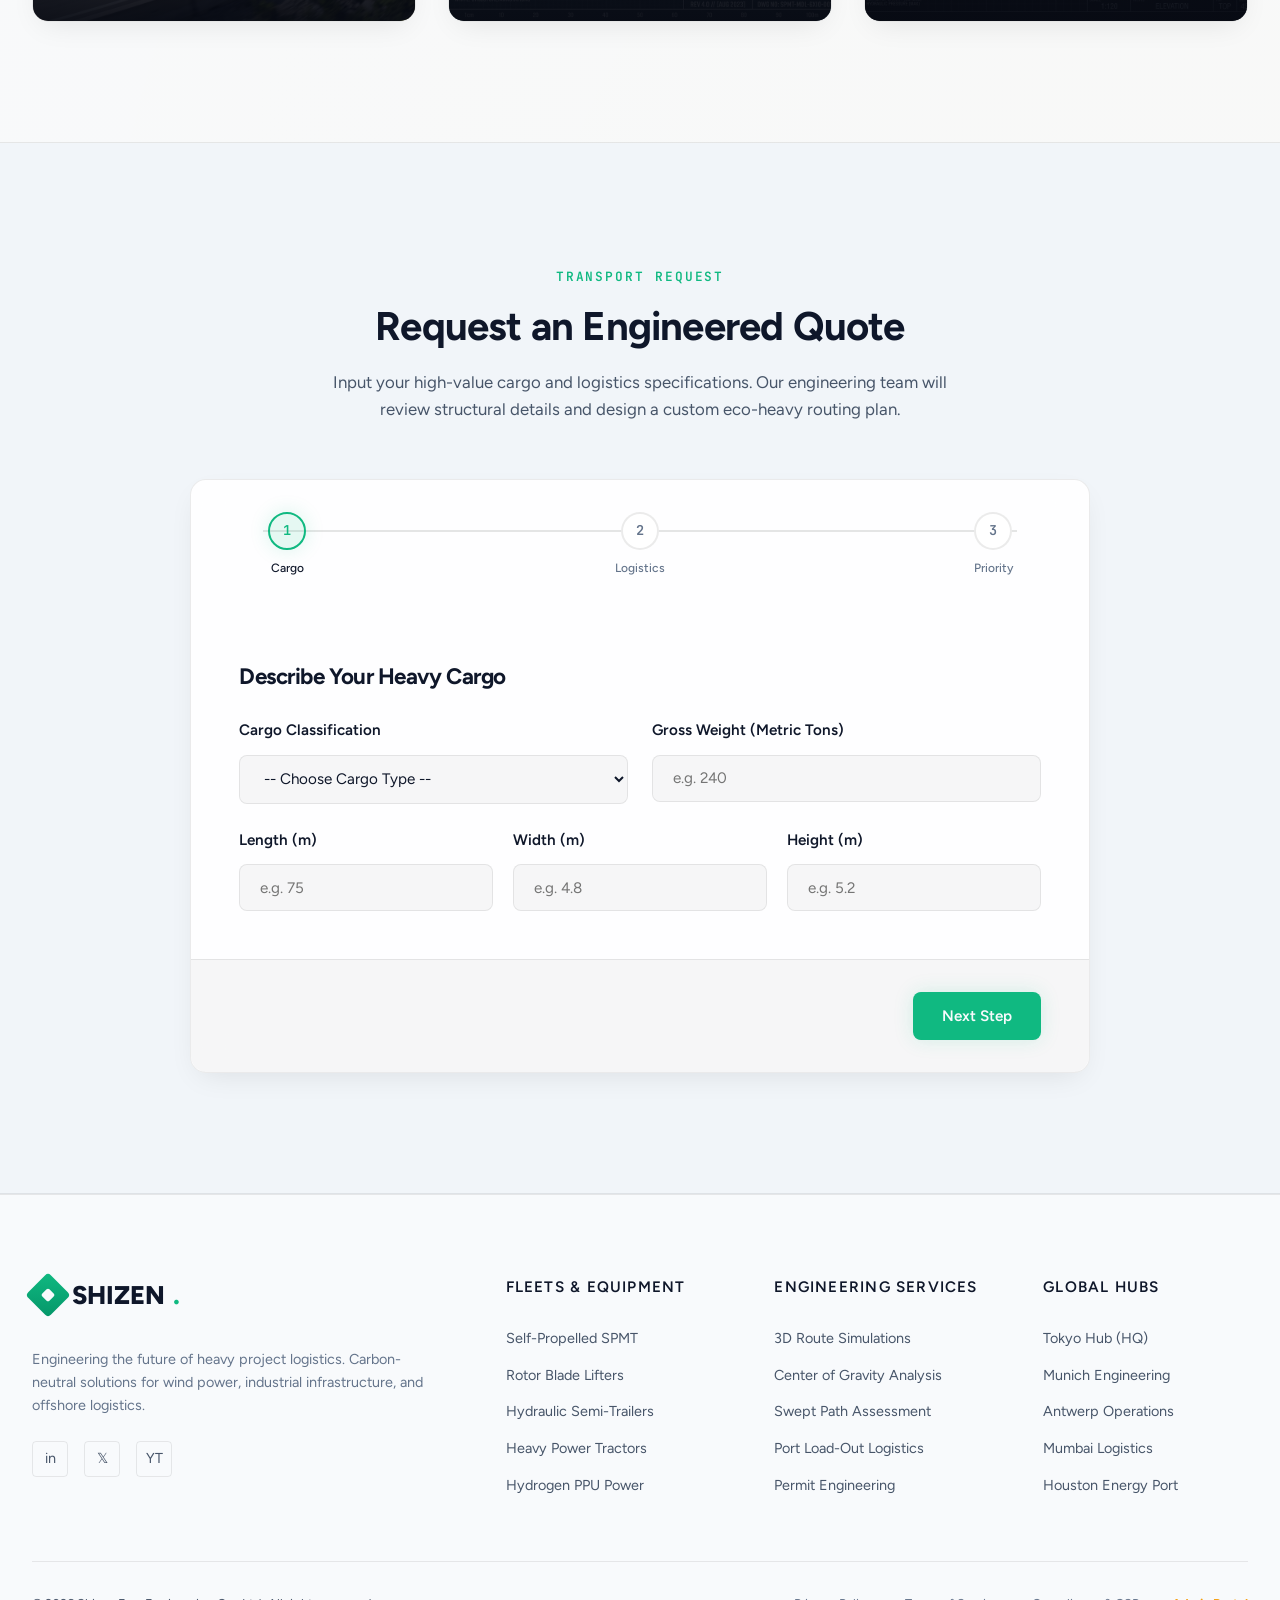
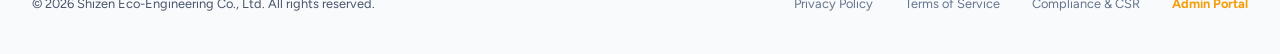
==== commit e51bed1c: "Refine light theme styling and implement mobile responsive header menu" ====
--- a/index.html
+++ b/index.html
@@ -30,6 +30,7 @@
                 <a href="contact.html" id="nav-contact">Contact Us</a>
             </nav>
             
+            <button class="mobile-menu-btn" aria-label="Toggle Menu"><span></span><span></span><span></span></button>
             <div class="nav-actions">
                 <a href="#quote" class="btn btn-primary" style="padding: 0.55rem 1.25rem; font-size: 0.85rem;" id="nav-cta-quote">Book Transport</a>
             </div>
@@ -742,3 +743,6 @@
     <script src="app.js"></script>
 </body>
 </html>
+
+
+
--- a/styles.css
+++ b/styles.css
@@ -25,31 +25,31 @@
 /* --- Core Tokens & Theme Variables --- */
 :root {
     /* Color Palette */
-    --color-bg-darkest: #070a13;
-    --color-bg-darker: #0c101f;
-    --color-bg-dark: #121829;
-    --color-bg-card: rgba(12, 16, 31, 0.75);
-    --color-bg-card-hover: rgba(22, 30, 49, 0.9);
+    --color-bg-darkest: #f8fafc;
+    --color-bg-darker: #f1f5f9;
+    --color-bg-dark: #ffffff;
+    --color-bg-card: rgba(255, 255, 255, 0.9);
+    --color-bg-card-hover: rgba(248, 250, 252, 0.95);
     
     /* Branding Accents */
     --color-accent-emerald: #10b981;
-    --color-accent-emerald-glow: rgba(16, 185, 129, 0.25);
-    --color-accent-emerald-dark: #065f46;
+    --color-accent-emerald-glow: rgba(16, 185, 129, 0.15);
+    --color-accent-emerald-dark: #047857;
     
     --color-accent-orange: #f59e0b;
-    --color-accent-orange-glow: rgba(245, 158, 11, 0.25);
+    --color-accent-orange-glow: rgba(245, 158, 11, 0.15);
     
     --color-danger: #ef4444;
-    --color-danger-glow: rgba(239, 68, 68, 0.25);
+    --color-danger-glow: rgba(239, 68, 68, 0.15);
     
     /* Text Colors */
-    --color-text-primary: #f3f4f6;
-    --color-text-secondary: #9ca3af;
-    --color-text-muted: #6b7280;
-    --color-text-accent: #34d399;
+    --color-text-primary: #0f172a;
+    --color-text-secondary: #475569;
+    --color-text-muted: #64748b;
+    --color-text-accent: #059669;
     
     /* Structural Elements */
-    --border-color: rgba(255, 255, 255, 0.08);
+    --border-color: rgba(0, 0, 0, 0.08);
     --border-color-active: rgba(16, 185, 129, 0.4);
     --border-color-hazard: rgba(245, 158, 11, 0.4);
     
@@ -59,7 +59,7 @@
     --font-mono: 'JetBrains Mono', monospace;
     
     /* Shadows & Transitions */
-    --shadow-premium: 0 10px 30px -10px rgba(0, 0, 0, 0.7);
+    --shadow-premium: 0 10px 30px -10px rgba(0, 0, 0, 0.1);
     --shadow-glow: 0 0 20px rgba(16, 185, 129, 0.15);
     --shadow-glow-orange: 0 0 20px rgba(245, 158, 11, 0.15);
     --transition-smooth: all 0.4s cubic-bezier(0.16, 1, 0.3, 1);
@@ -159,7 +159,7 @@
 }
 
 .glass-panel:hover {
-    border-color: rgba(255, 255, 255, 0.12);
+    border-color: rgba(0, 0, 0, 0.15);
 }
 
 /* Safety Hazard Stripe Borders */
@@ -292,10 +292,11 @@
 }
 
 header.scrolled {
-    background: rgba(7, 10, 19, 0.85);
+    background: rgba(255, 255, 255, 0.85);
     backdrop-filter: blur(20px);
     -webkit-backdrop-filter: blur(20px);
     border-bottom: 1px solid var(--border-color);
+    box-shadow: 0 4px 20px rgba(0, 0, 0, 0.05);
     padding: 0.85rem 0;
 }
 
@@ -408,13 +409,23 @@
 
 /* --- Hero Section & Full Screen 3D Backdrop --- */
 .hero {
+    /* Force dark mode for the hero section */
+    --color-bg-darkest: #070a13;
+    --color-bg-darker: #0c101f;
+    --color-bg-dark: #121829;
+    --color-bg-card: rgba(12, 16, 31, 0.75);
+    --color-text-primary: #f3f4f6;
+    --color-text-secondary: #9ca3af;
+    --color-text-muted: #6b7280;
+    --border-color: rgba(255, 255, 255, 0.08);
+
     position: relative;
     width: 100%;
     height: 100vh;
     display: flex;
     align-items: center;
     overflow: hidden;
-    padding: 0;
+    padding-top: 120px;
 }
 
 /* Full Screen Immersive 3D Visualizer backdrop */
@@ -1045,7 +1056,7 @@
 .cargo-preset-card {
     position: relative;
     border: 1px solid var(--border-color);
-    background: rgba(255, 255, 255, 0.01);
+    background: rgba(0, 0, 0, 0.02);
     border-radius: var(--radius-md);
     padding: 1.25rem 1rem;
     cursor: pointer;
@@ -1064,8 +1075,8 @@
 }
 
 .cargo-preset-card:hover {
-    border-color: rgba(255, 255, 255, 0.15);
-    background: rgba(255, 255, 255, 0.03);
+    border-color: rgba(0, 0, 0, 0.15);
+    background: rgba(0, 0, 0, 0.05);
 }
 
 .cargo-preset-card.active {
@@ -1100,7 +1111,7 @@
     width: 100%;
     height: 6px;
     border-radius: 10px;
-    background: rgba(255, 255, 255, 0.06);
+    background: rgba(0, 0, 0, 0.1);
     outline: none;
     margin: 1rem 0;
 }
@@ -1336,6 +1347,16 @@
 
 /* Dynamic Interactive SVG Canvas */
 .interactive-canvas-panel {
+    /* Force Dark Mode for this specific panel */
+    --color-bg-darkest: #070a13;
+    --color-bg-darker: #0c101f;
+    --color-bg-dark: #121829;
+    --color-bg-card: rgba(12, 16, 31, 0.75);
+    --color-text-primary: #f3f4f6;
+    --color-text-secondary: #9ca3af;
+    --color-text-muted: #6b7280;
+    --border-color: rgba(255, 255, 255, 0.08);
+
     background: var(--color-bg-darker);
     border: 1px solid var(--border-color);
     border-radius: var(--radius-lg);
@@ -1609,7 +1630,7 @@
     left: 4.5rem;
     right: 4.5rem;
     height: 2px;
-    background: rgba(255, 255, 255, 0.06);
+    background: rgba(0, 0, 0, 0.1);
     z-index: 1;
 }
 
@@ -1706,7 +1727,7 @@
 select,
 textarea {
     width: 100%;
-    background: rgba(7, 10, 19, 0.4);
+    background: rgba(0, 0, 0, 0.03);
     border: 1px solid var(--border-color);
     padding: 0.85rem 1.25rem;
     border-radius: var(--radius-md);
@@ -1720,7 +1741,7 @@
 input:focus, select:focus, textarea:focus {
     border-color: var(--color-accent-emerald);
     box-shadow: 0 0 10px rgba(16, 185, 129, 0.15);
-    background: rgba(7, 10, 19, 0.6);
+    background: #ffffff;
 }
 
 textarea {
@@ -1733,7 +1754,7 @@
     display: flex;
     justify-content: space-between;
     padding: 2rem 3rem;
-    background: rgba(7, 10, 19, 0.2);
+    background: rgba(0, 0, 0, 0.03);
     border-top: 1px solid var(--border-color);
     border-radius: 0 0 var(--radius-lg) var(--radius-lg);
 }
@@ -2384,7 +2405,7 @@
 
 .newsletter-form input[type="email"] {
     flex-grow: 1;
-    background: rgba(7, 10, 19, 0.5);
+    background: rgba(0, 0, 0, 0.03);
     border: 1px solid var(--border-color);
     border-radius: var(--radius-md);
     padding: 0.85rem 1.25rem;
@@ -2485,7 +2506,7 @@
         display: flex;
         justify-content: space-between;
         align-items: center;
-        border-bottom: 1px dashed rgba(255,255,255,0.05);
+        border-bottom: 1px dashed rgba(0,0,0,0.1);
         padding-bottom: 0.75rem;
     }
     .estimator-output-box label {
@@ -2880,4 +2901,70 @@
     .blog-modal-title {
         font-size: 1.8rem;
     }
-}+}
+/* --- Mobile Menu Styles --- */
+.mobile-menu-btn {
+    display: none;
+    background: none;
+    border: none;
+    cursor: pointer;
+    padding: 0.5rem;
+    z-index: 1001;
+}
+
+.mobile-menu-btn span {
+    display: block;
+    width: 25px;
+    height: 2px;
+    background-color: var(--color-text-primary);
+    margin: 5px 0;
+    transition: var(--transition-smooth);
+}
+
+.mobile-menu-btn.active span:nth-child(1) {
+    transform: rotate(45deg) translate(5px, 5px);
+}
+.mobile-menu-btn.active span:nth-child(2) {
+    opacity: 0;
+}
+.mobile-menu-btn.active span:nth-child(3) {
+    transform: rotate(-45deg) translate(5px, -5px);
+}
+
+@media (max-width: 992px) {
+    .mobile-menu-btn {
+        display: block;
+    }
+    
+    #navbar {
+        position: fixed;
+        top: 0;
+        right: -100%;
+        width: 300px;
+        height: 100vh;
+        background: var(--color-bg-card);
+        backdrop-filter: blur(20px);
+        -webkit-backdrop-filter: blur(20px);
+        display: flex;
+        flex-direction: column;
+        align-items: center;
+        justify-content: center;
+        gap: 2rem;
+        transition: right 0.4s cubic-bezier(0.16, 1, 0.3, 1);
+        z-index: 1000;
+        box-shadow: -5px 0 25px rgba(0,0,0,0.1);
+        border-left: 1px solid var(--border-color);
+    }
+    
+    #navbar.active {
+        right: 0;
+    }
+    
+    #navbar a {
+        font-size: 1.25rem;
+    }
+    
+    .nav-actions {
+        display: none; /* Hide CTA button on mobile for cleaner header, or move to mobile menu */
+    }
+}
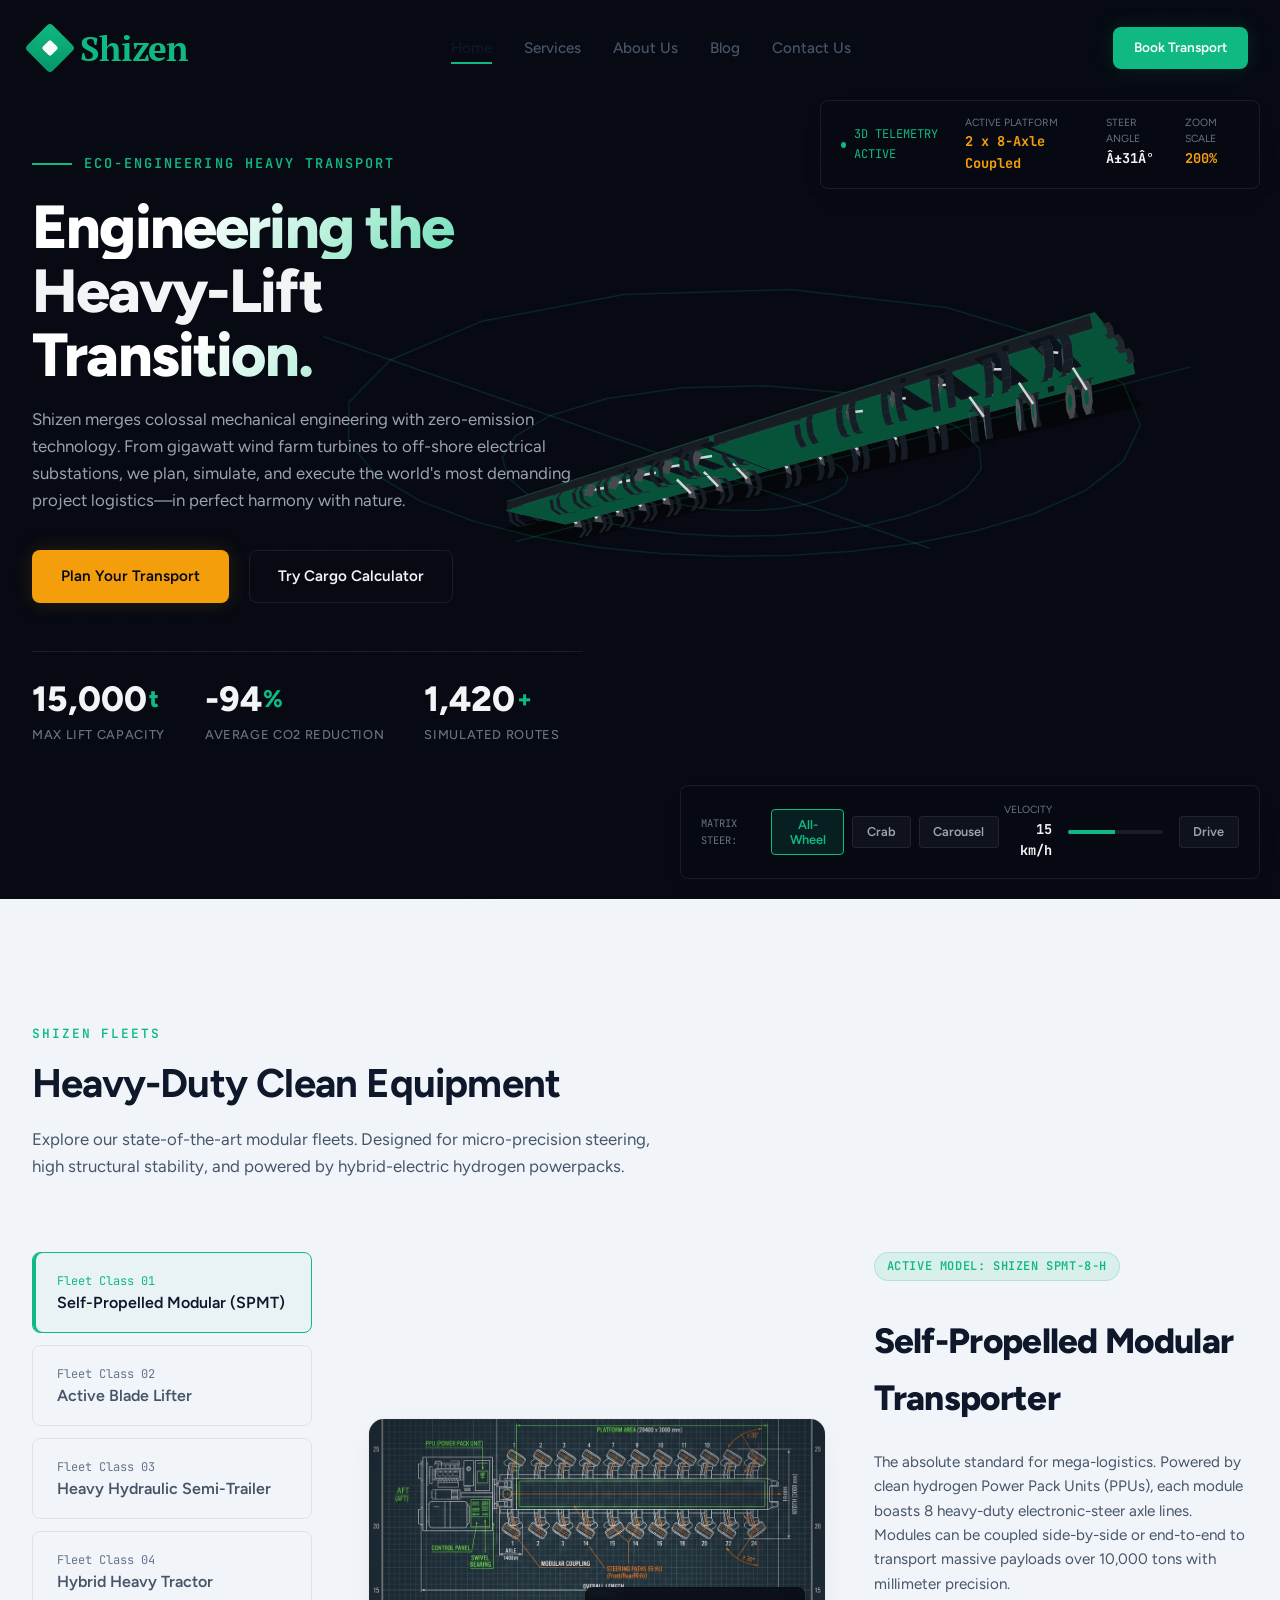
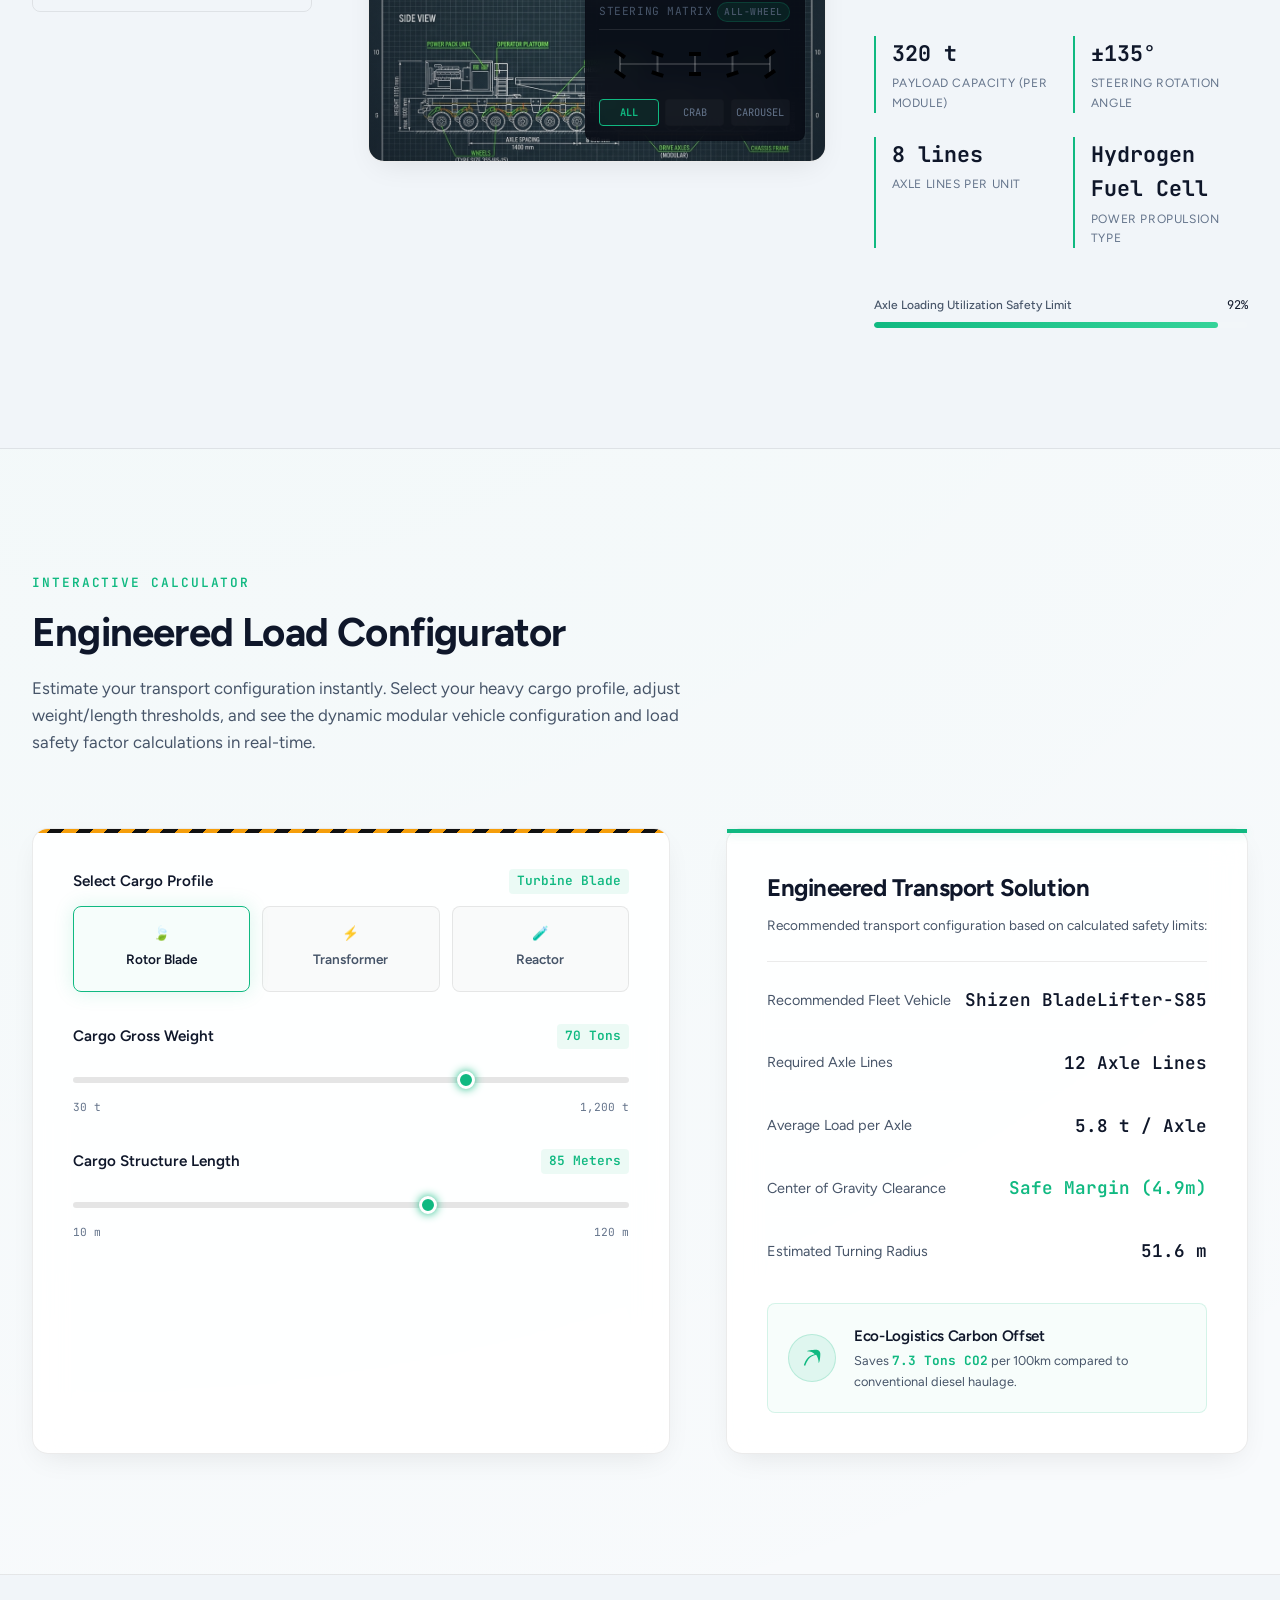
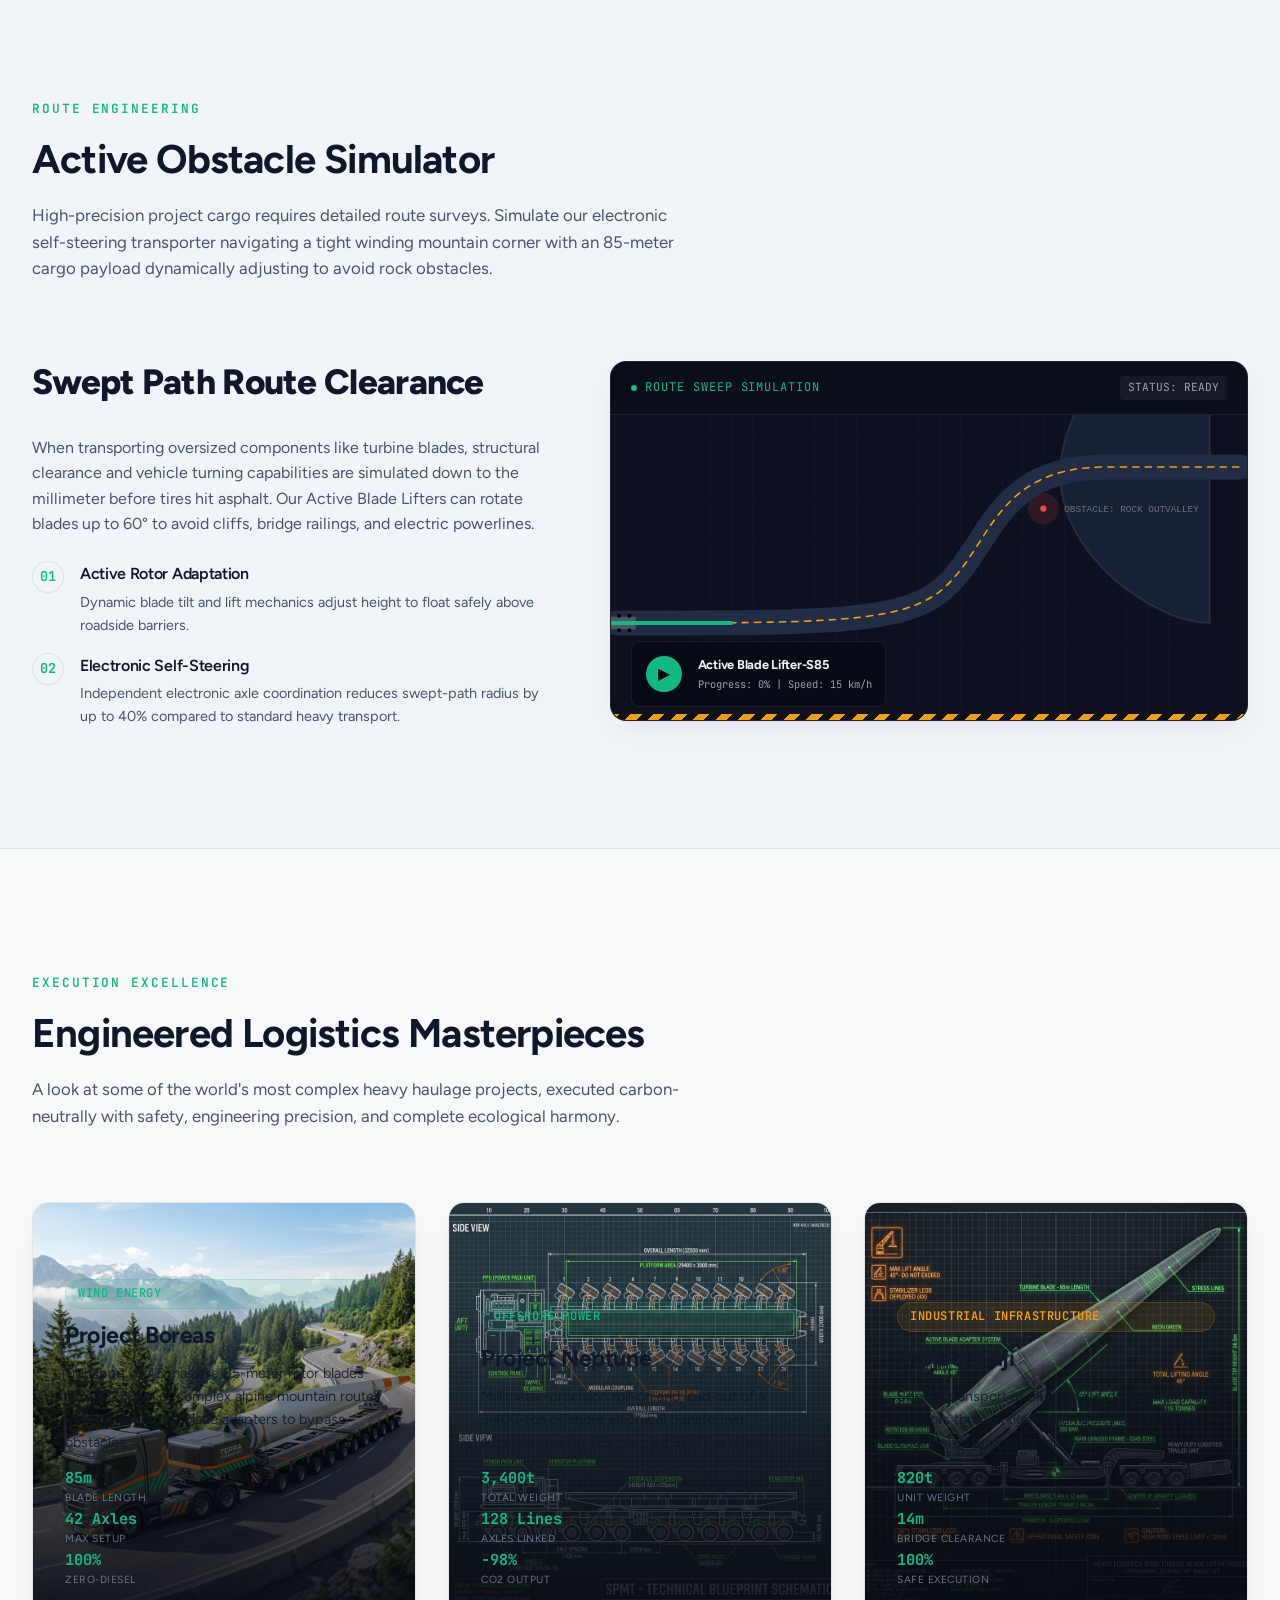
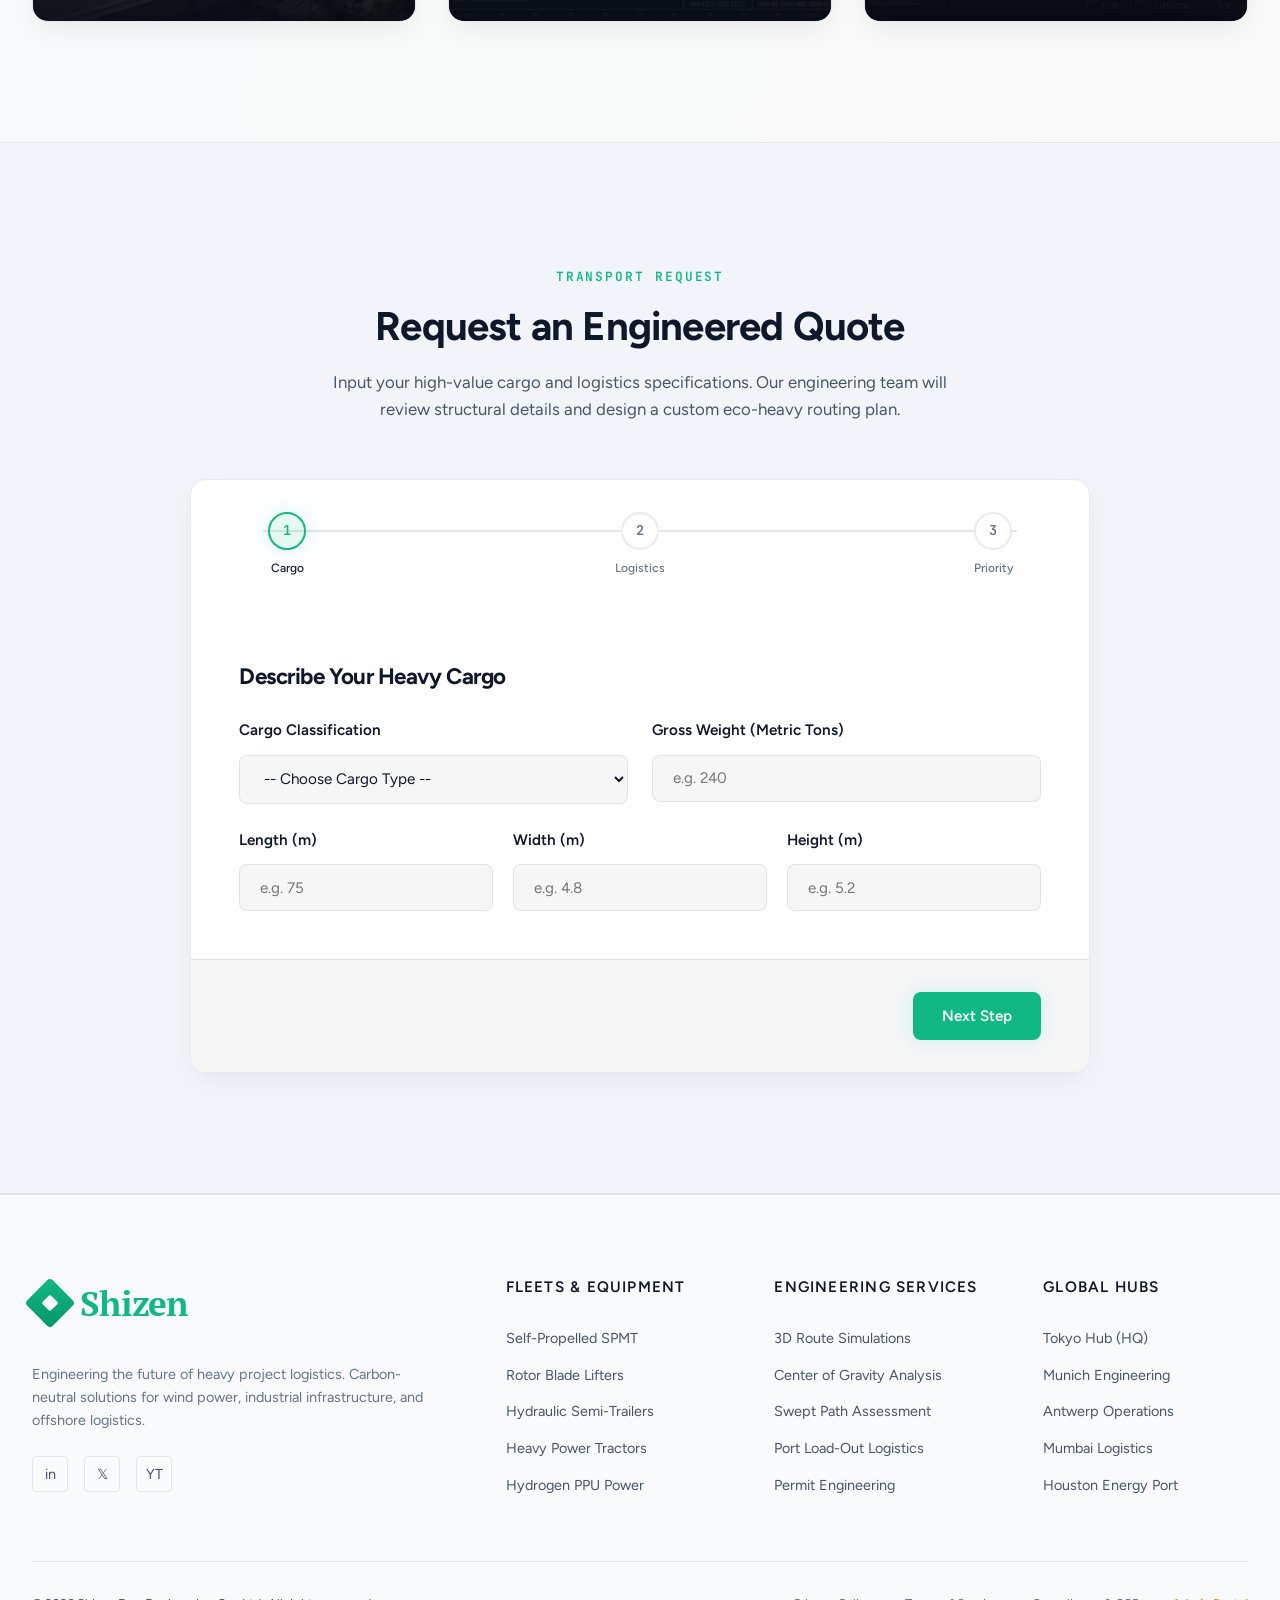
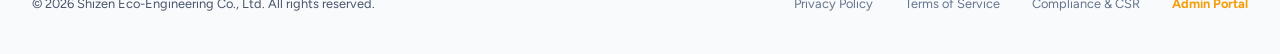
==== commit 0b0cf593: "Update logo to PT Serif HTML/CSS and add SPMT banners with improved text contrast" ====
--- a/index.html
+++ b/index.html
@@ -18,8 +18,7 @@
     <header id="main-header">
         <div class="container">
             <a href="#" class="logo" id="header-logo">
-                <div class="logo-icon"></div>
-                SHIZEN<span>.</span>
+                <div class="logo-icon"></div><span class="logo-text">Shizen</span>
             </a>
             
             <nav id="navbar">
@@ -679,8 +678,7 @@
                 <!-- Branding column -->
                 <div class="footer-brand">
                     <a href="#" class="logo" style="margin-bottom:0.5rem;" id="footer-logo">
-                        <div class="logo-icon"></div>
-                        SHIZEN<span>.</span>
+                        <div class="logo-icon"></div><span class="logo-text">Shizen</span>
                     </a>
                     <p>Engineering the future of heavy project logistics. Carbon-neutral solutions for wind power, industrial infrastructure, and offshore logistics.</p>
                     <div class="socials">
@@ -746,3 +744,6 @@
 
 
 
+
+
+
--- a/styles.css
+++ b/styles.css
@@ -1,6 +1,7 @@
 /* ==========================================================================
    SHIZEN ECO-ENGINEERING & HEAVY LOGISTICS - CSS DESIGN SYSTEM
    ========================================================================== */
+@import url('https://fonts.googleapis.com/css2?family=PT+Serif:wght@400;700&display=swap');
 
 @import url('https://fonts.googleapis.com/css2?family=Inter:wght@300;400;500;600;700&family=Outfit:wght@400;500;600;700;800;900&family=JetBrains+Mono:wght@400;500;700&display=swap');
 
@@ -309,12 +310,16 @@
 .logo {
     display: flex;
     align-items: center;
-    font-family: var(--font-heading);
-    font-weight: 800;
-    font-size: 1.6rem;
+    text-decoration: none;
+    gap: 0.75rem;
+}
+
+.logo-text {
+    font-family: 'PT Serif', serif;
+    font-weight: 700;
+    font-size: 2.2rem;
     color: var(--color-text-primary);
-    text-decoration: none;
-    gap: 0.5rem;
+    letter-spacing: -0.02em;
 }
 
 .logo span {
@@ -322,8 +327,8 @@
 }
 
 .logo-icon {
-    width: 32px;
-    height: 32px;
+    width: 36px;
+    height: 36px;
     background: linear-gradient(135deg, var(--color-accent-emerald), #059669);
     border-radius: var(--radius-sm);
     position: relative;
@@ -333,11 +338,11 @@
 .logo-icon::after {
     content: '';
     position: absolute;
-    width: 10px;
-    height: 10px;
+    width: 12px;
+    height: 12px;
     background: var(--color-bg-darkest);
-    top: 11px;
-    left: 11px;
+    top: 12px;
+    left: 12px;
     border-radius: 2px;
 }
 
@@ -2042,12 +2047,15 @@
     font-size: 3.2rem;
     line-height: 1.15;
     margin-bottom: 1rem;
+    color: var(--color-bg-darkest);
+    font-weight: 800;
 }
 
 .page-hero-desc {
     max-width: 680px;
     font-size: 1.1rem;
-    color: var(--color-text-secondary);
+    color: var(--color-bg-dark);
+    font-weight: 500;
 }
 
 /* --- Services Page Layout --- */
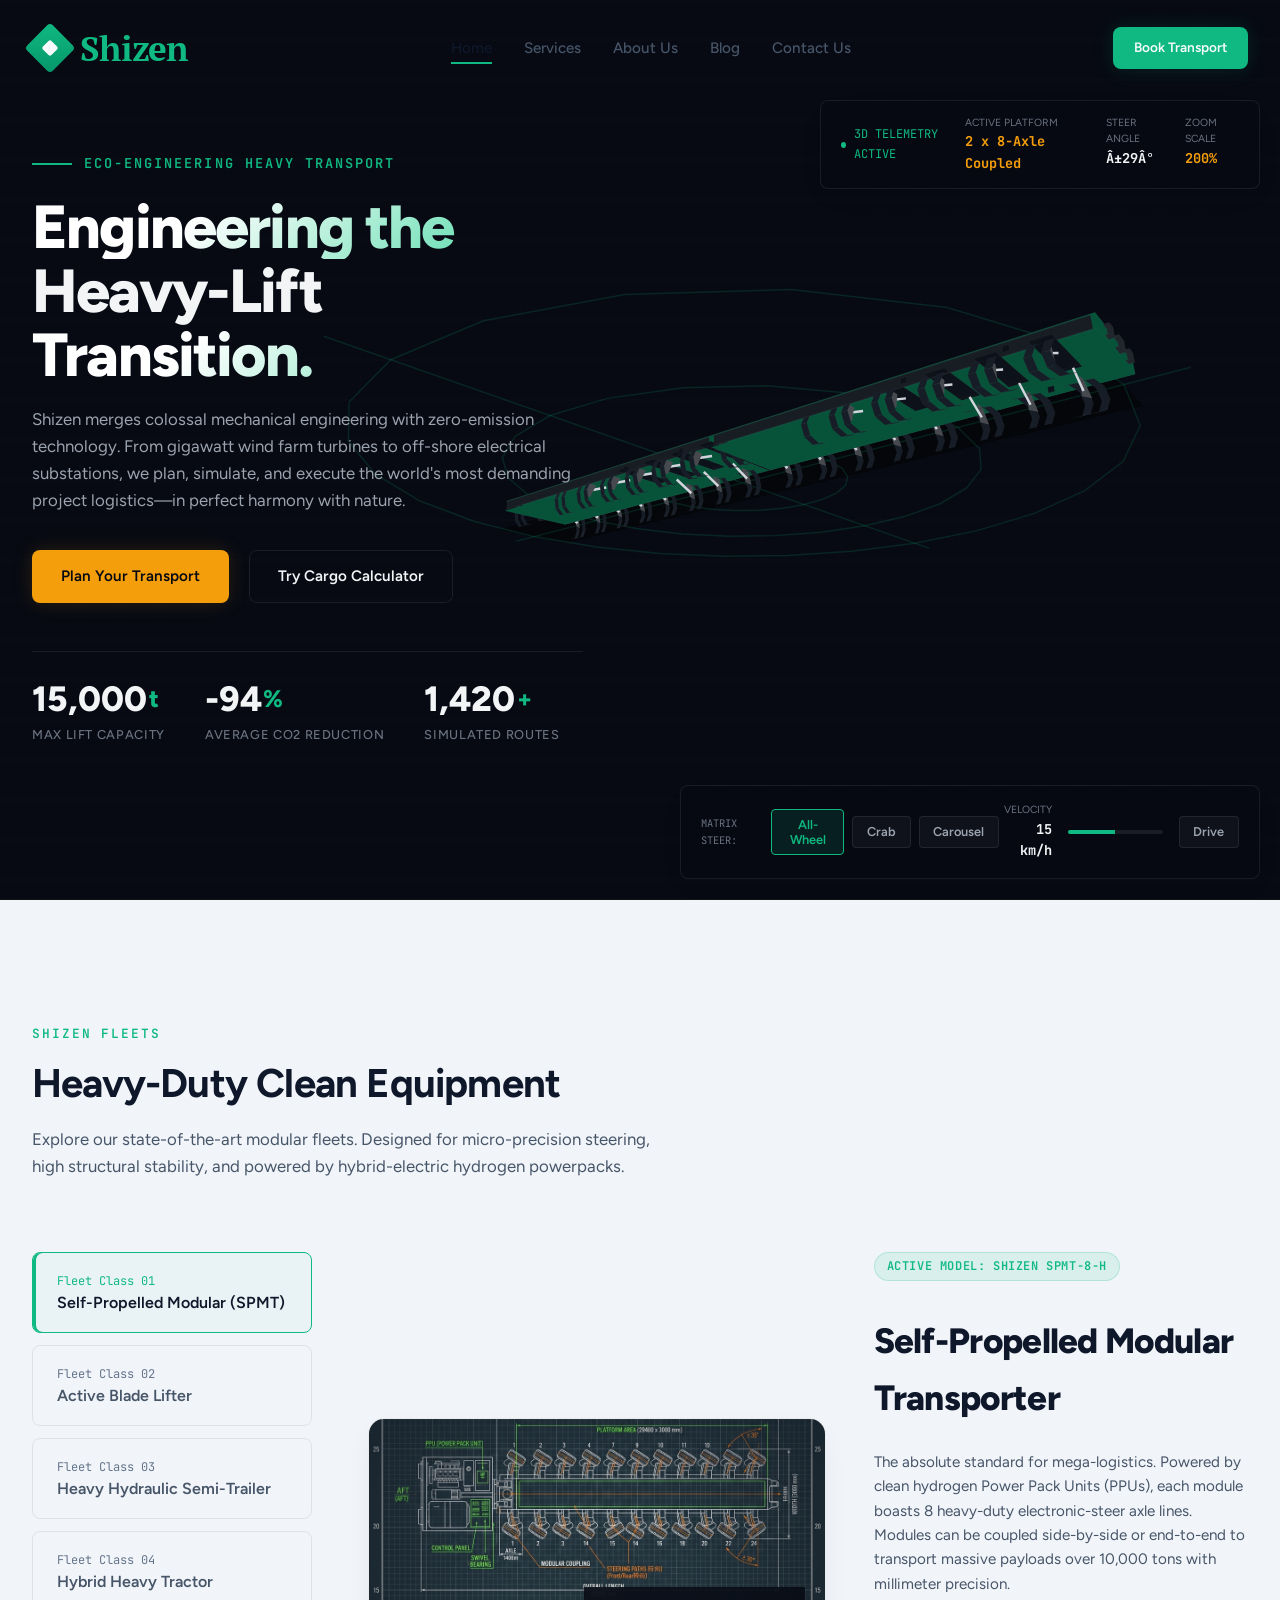
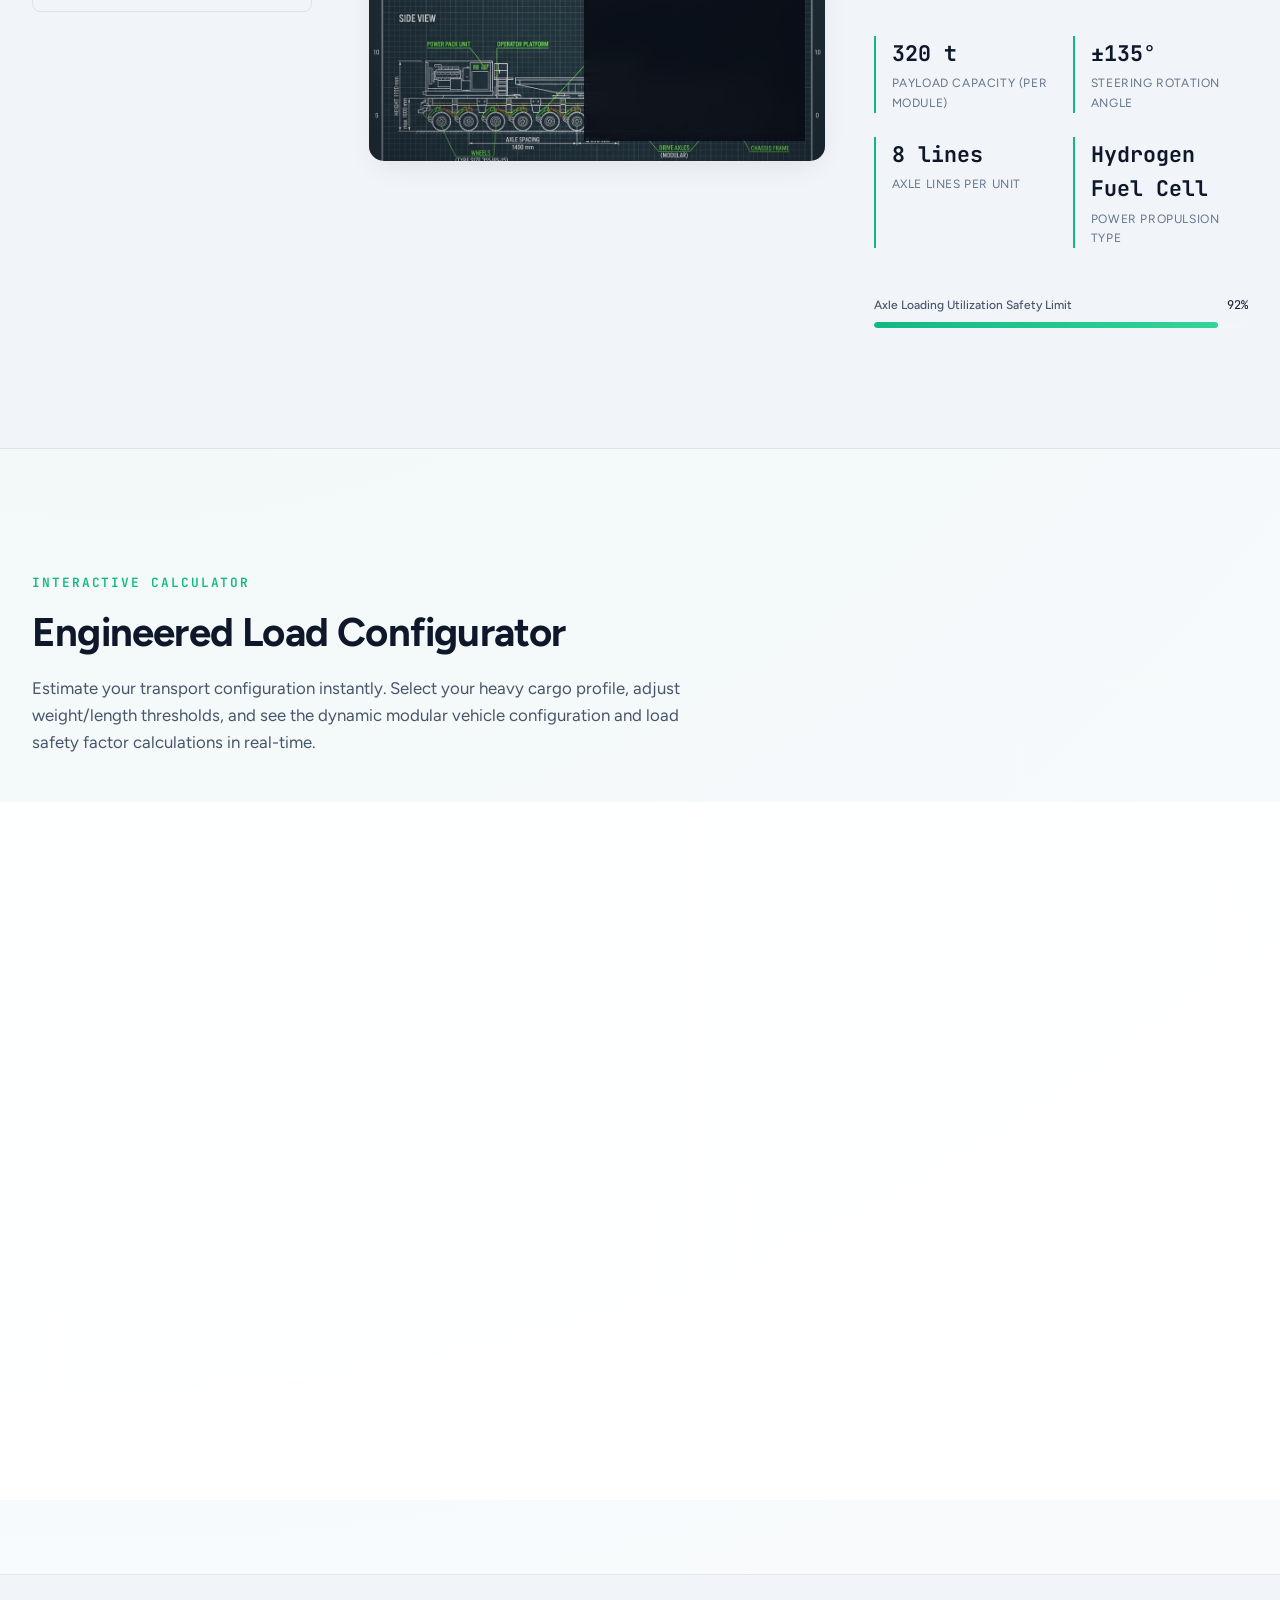
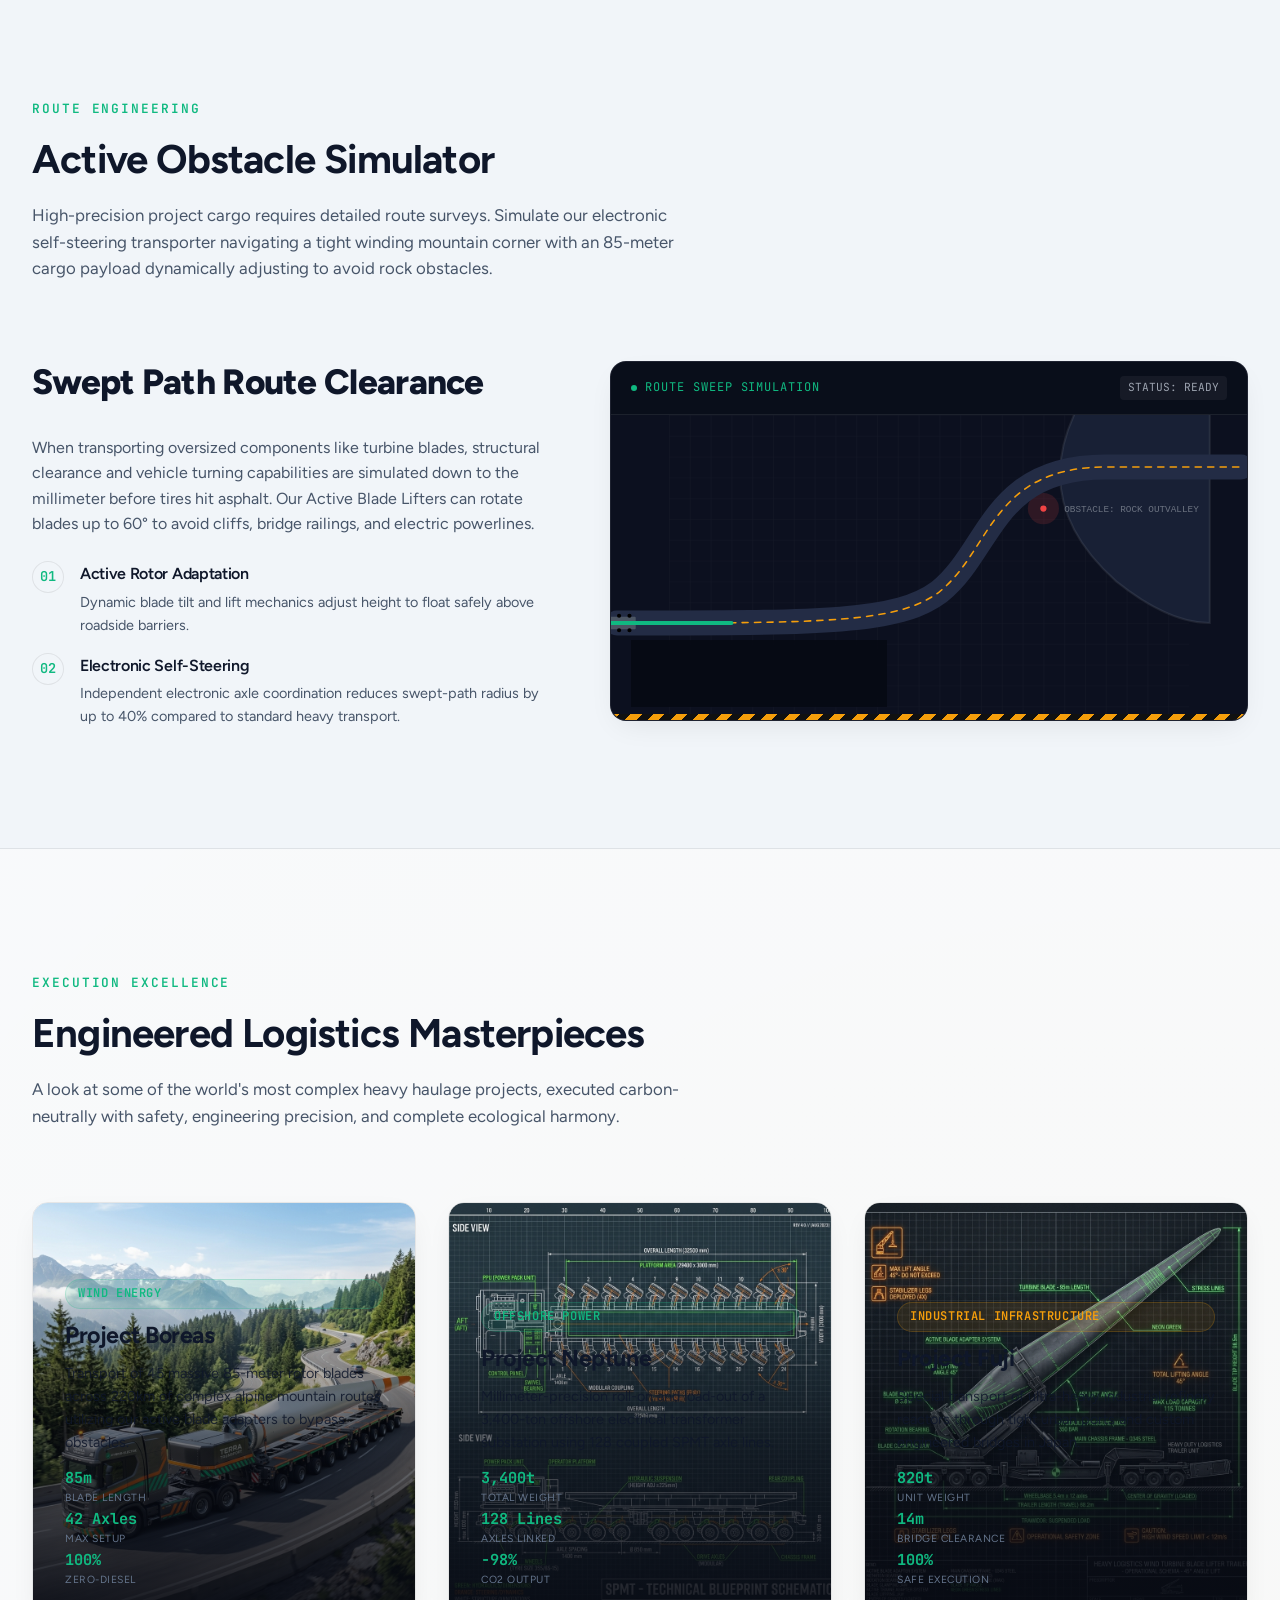
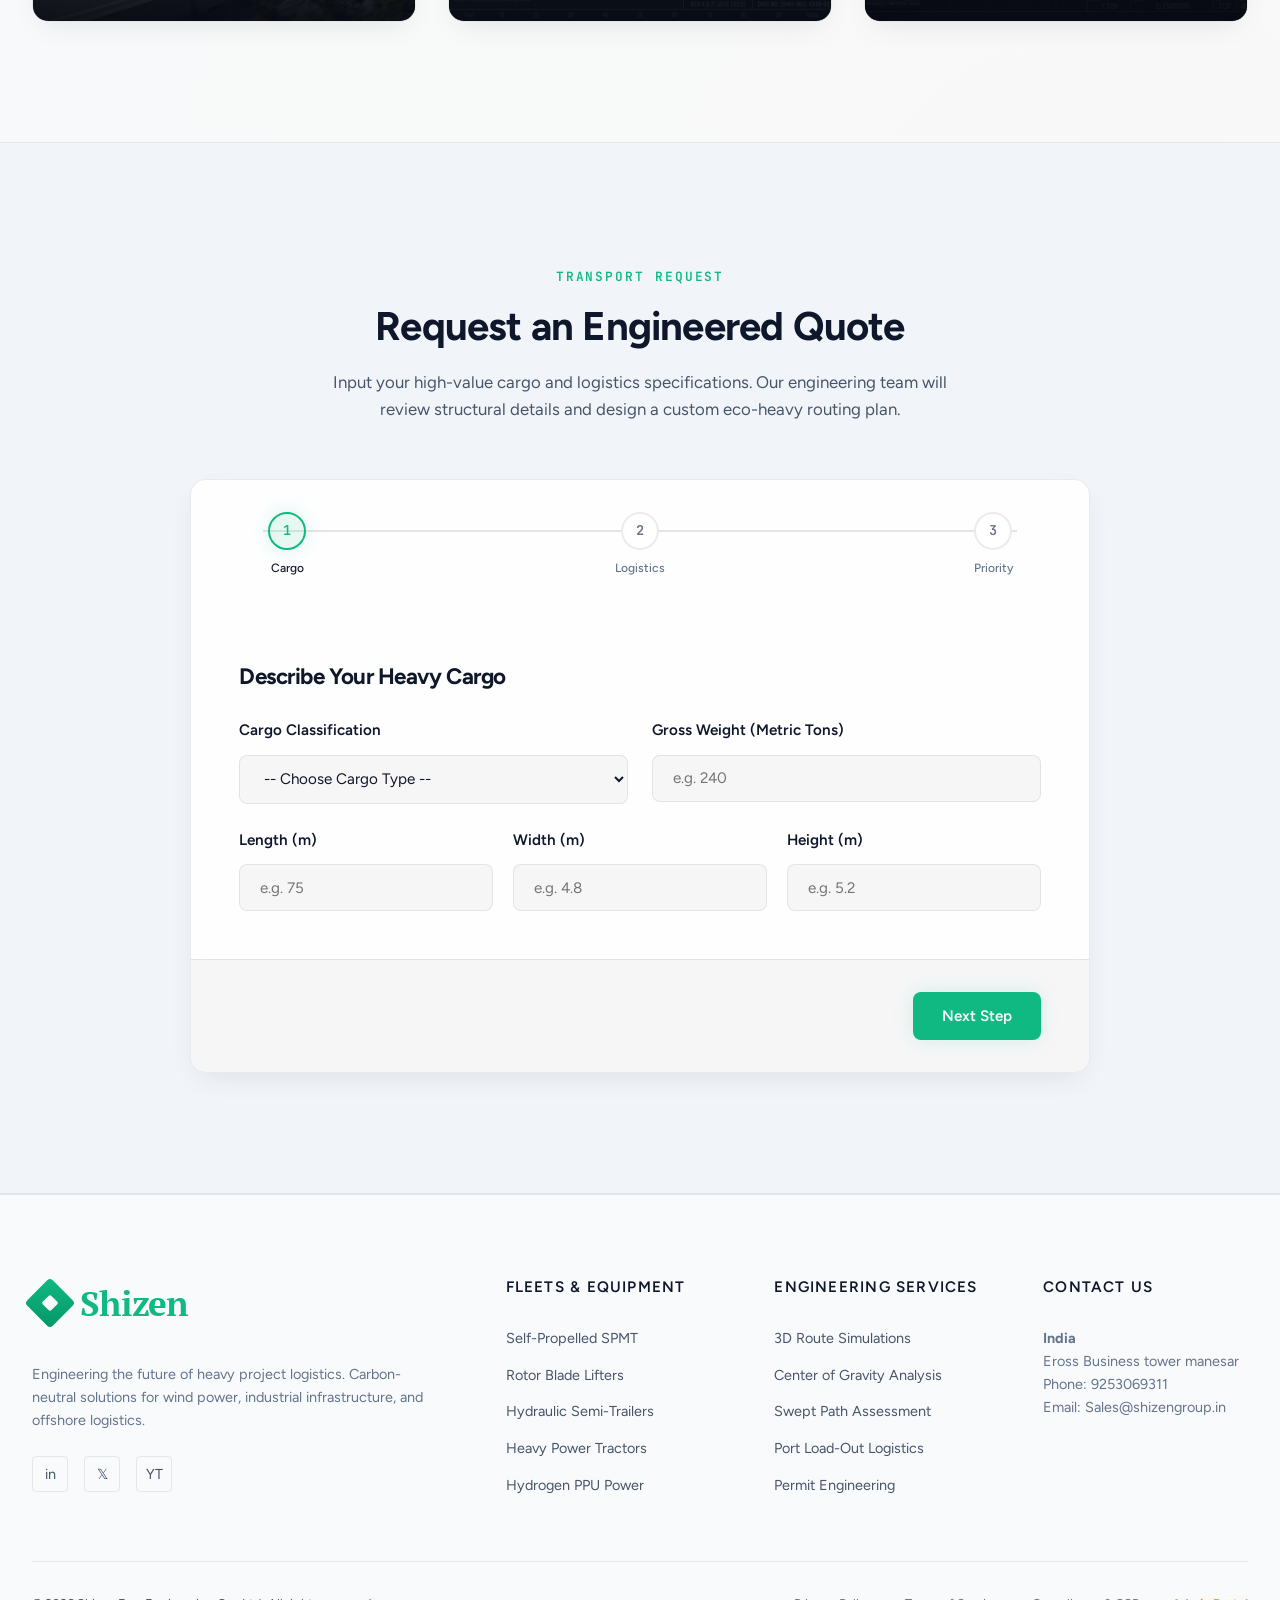
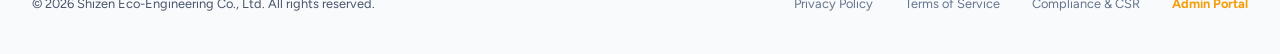
==== commit f8c47520: "Update contact address in footer" ====
--- a/index.html
+++ b/index.html
@@ -712,16 +712,15 @@
                     </ul>
                 </div>
                 
-                <!-- Menu Column 3 -->
+                <!-- Contact Info Column -->
                 <div class="footer-col">
-                    <h4>Global Hubs</h4>
-                    <ul>
-                        <li><a href="#" id="footer-link-japan">Tokyo Hub (HQ)</a></li>
-                        <li><a href="#" id="footer-link-germany">Munich Engineering</a></li>
-                        <li><a href="#" id="footer-link-belgium">Antwerp Operations</a></li>
-                        <li><a href="#" id="footer-link-india">Mumbai Logistics</a></li>
-                        <li><a href="#" id="footer-link-usa">Houston Energy Port</a></li>
-                    </ul>
+                    <h4>Contact Us</h4>
+                    <address style="font-style: normal; line-height: 1.6; color: var(--color-text-muted);">
+                        <strong>India</strong><br>
+                        Eross Business tower manesar<br>
+                        Phone: 9253069311<br>
+                        Email: Sales@shizengroup.in
+                    </address>
                 </div>
             </div>
             
--- a/styles.css
+++ b/styles.css
@@ -429,6 +429,7 @@
     height: 100vh;
     display: flex;
     align-items: center;
+    background-color: #000000;
     overflow: hidden;
     padding-top: 120px;
 }
@@ -1924,10 +1925,13 @@
     .hero {
         height: auto;
         min-height: 100vh;
+        background-color: #000000 !important;
+        flex-direction: column;
     }
     .hero-3d-visualizer {
         position: relative;
         height: 480px;
+        width: 100%;
         order: 2;
     }
     .hero .container {
@@ -2047,15 +2051,15 @@
     font-size: 3.2rem;
     line-height: 1.15;
     margin-bottom: 1rem;
-    color: var(--color-bg-darkest);
-    font-weight: 800;
+    color: #ffffff;
+    font-weight: 900;
 }
 
 .page-hero-desc {
     max-width: 680px;
-    font-size: 1.1rem;
-    color: var(--color-bg-dark);
-    font-weight: 500;
+    font-size: 1.15rem;
+    color: #f1f5f9;
+    font-weight: 600;
 }
 
 /* --- Services Page Layout --- */
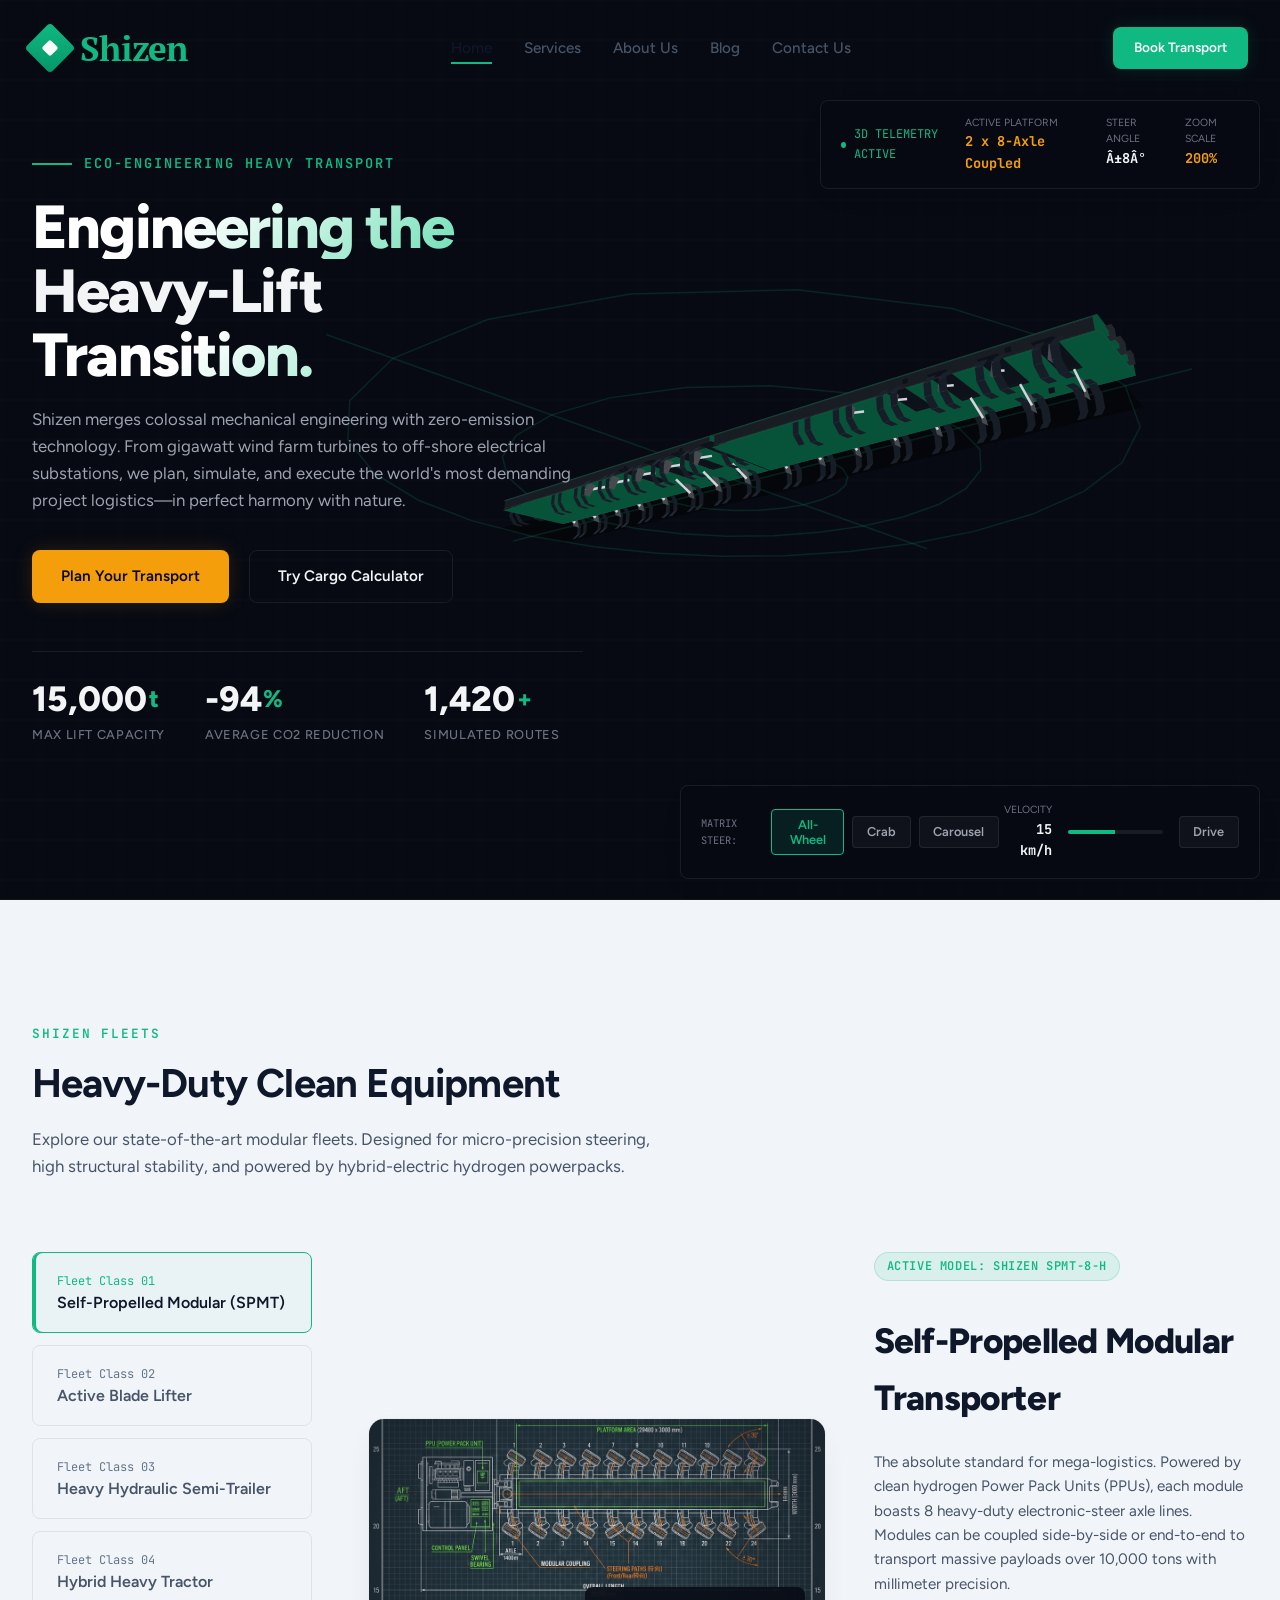
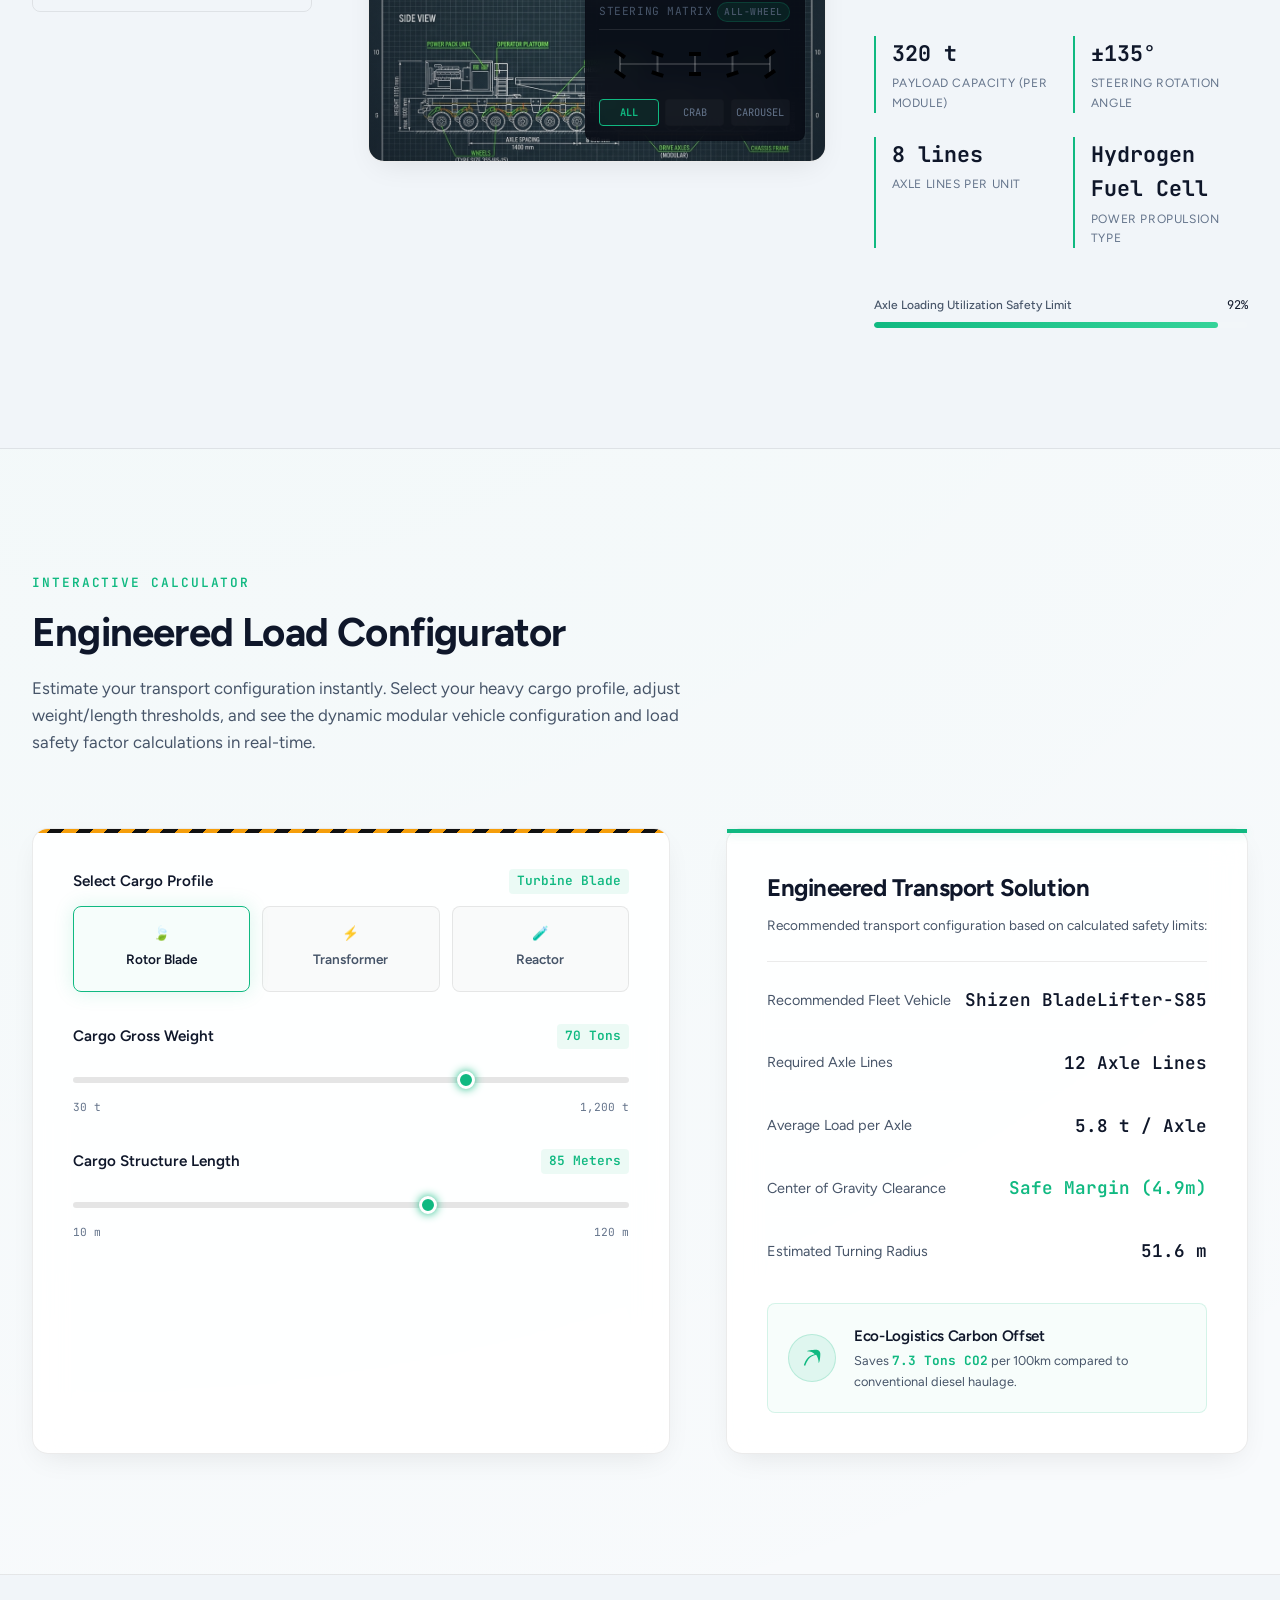
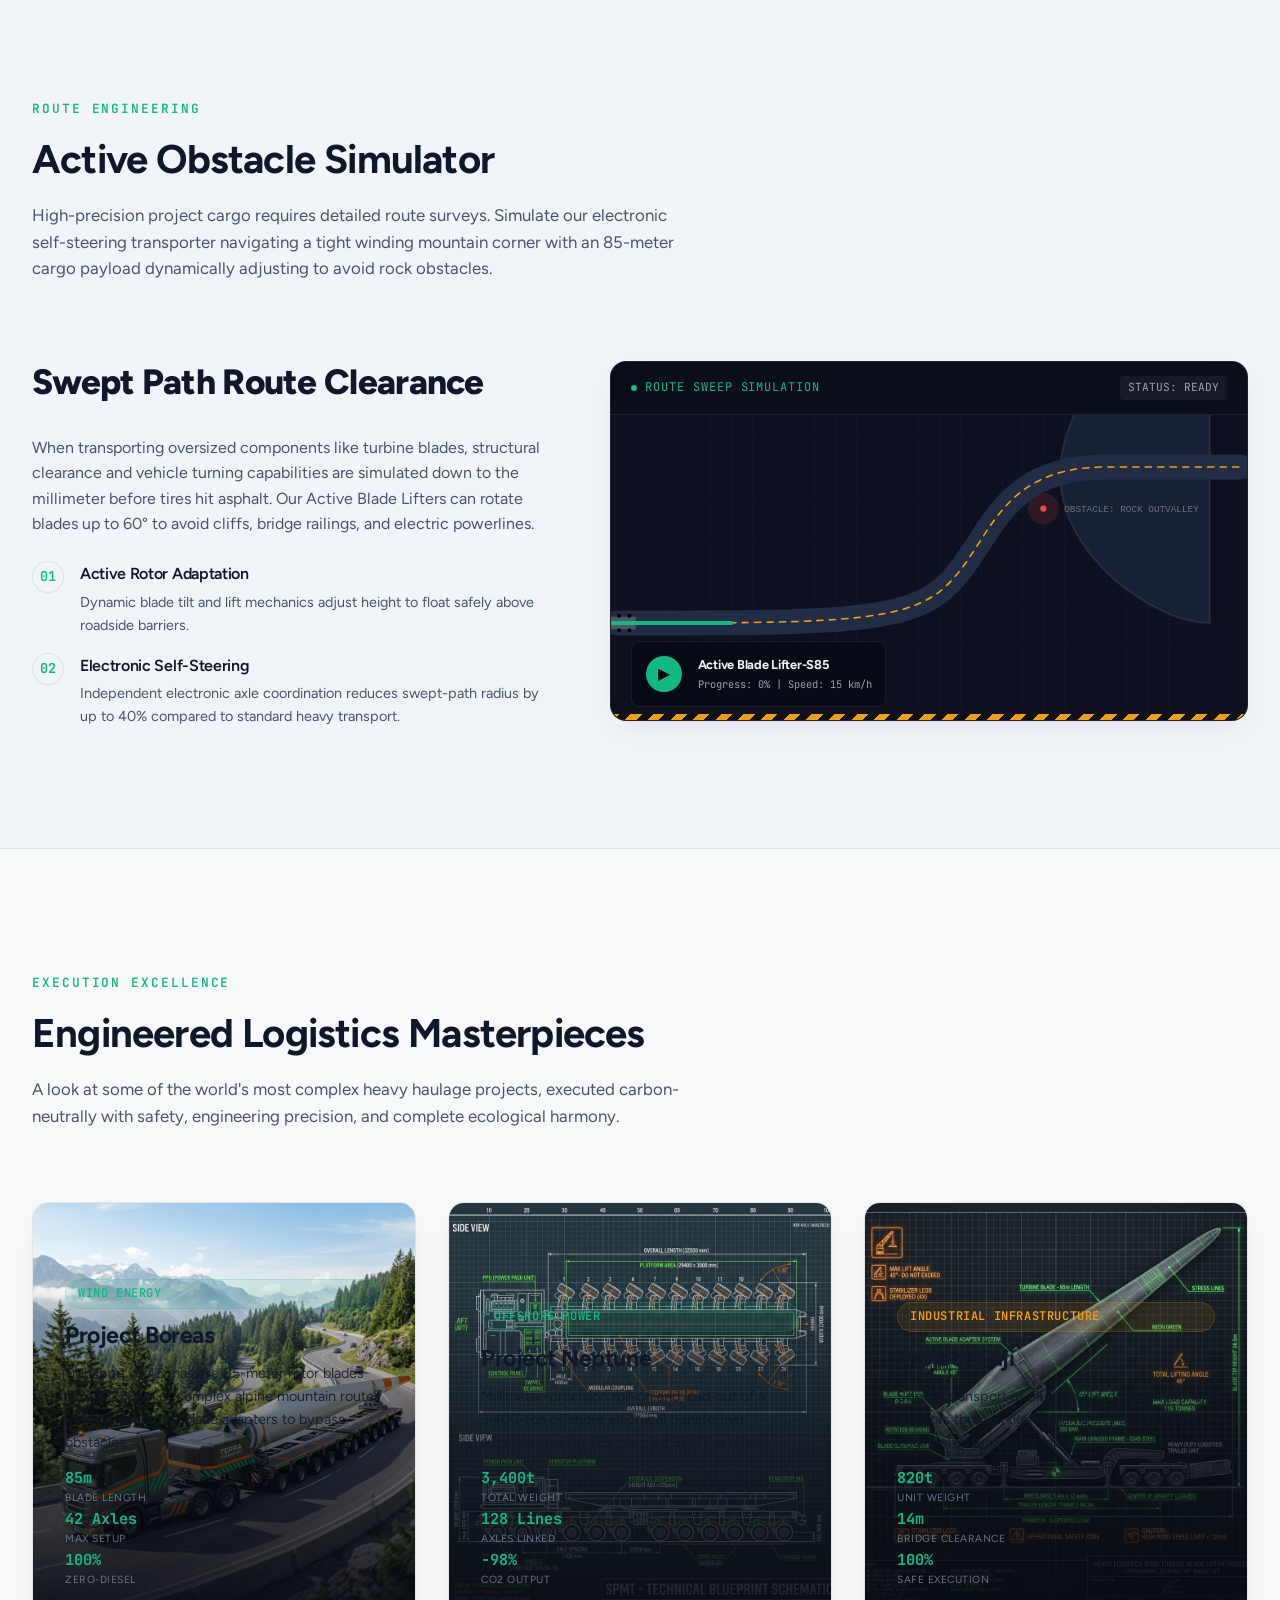
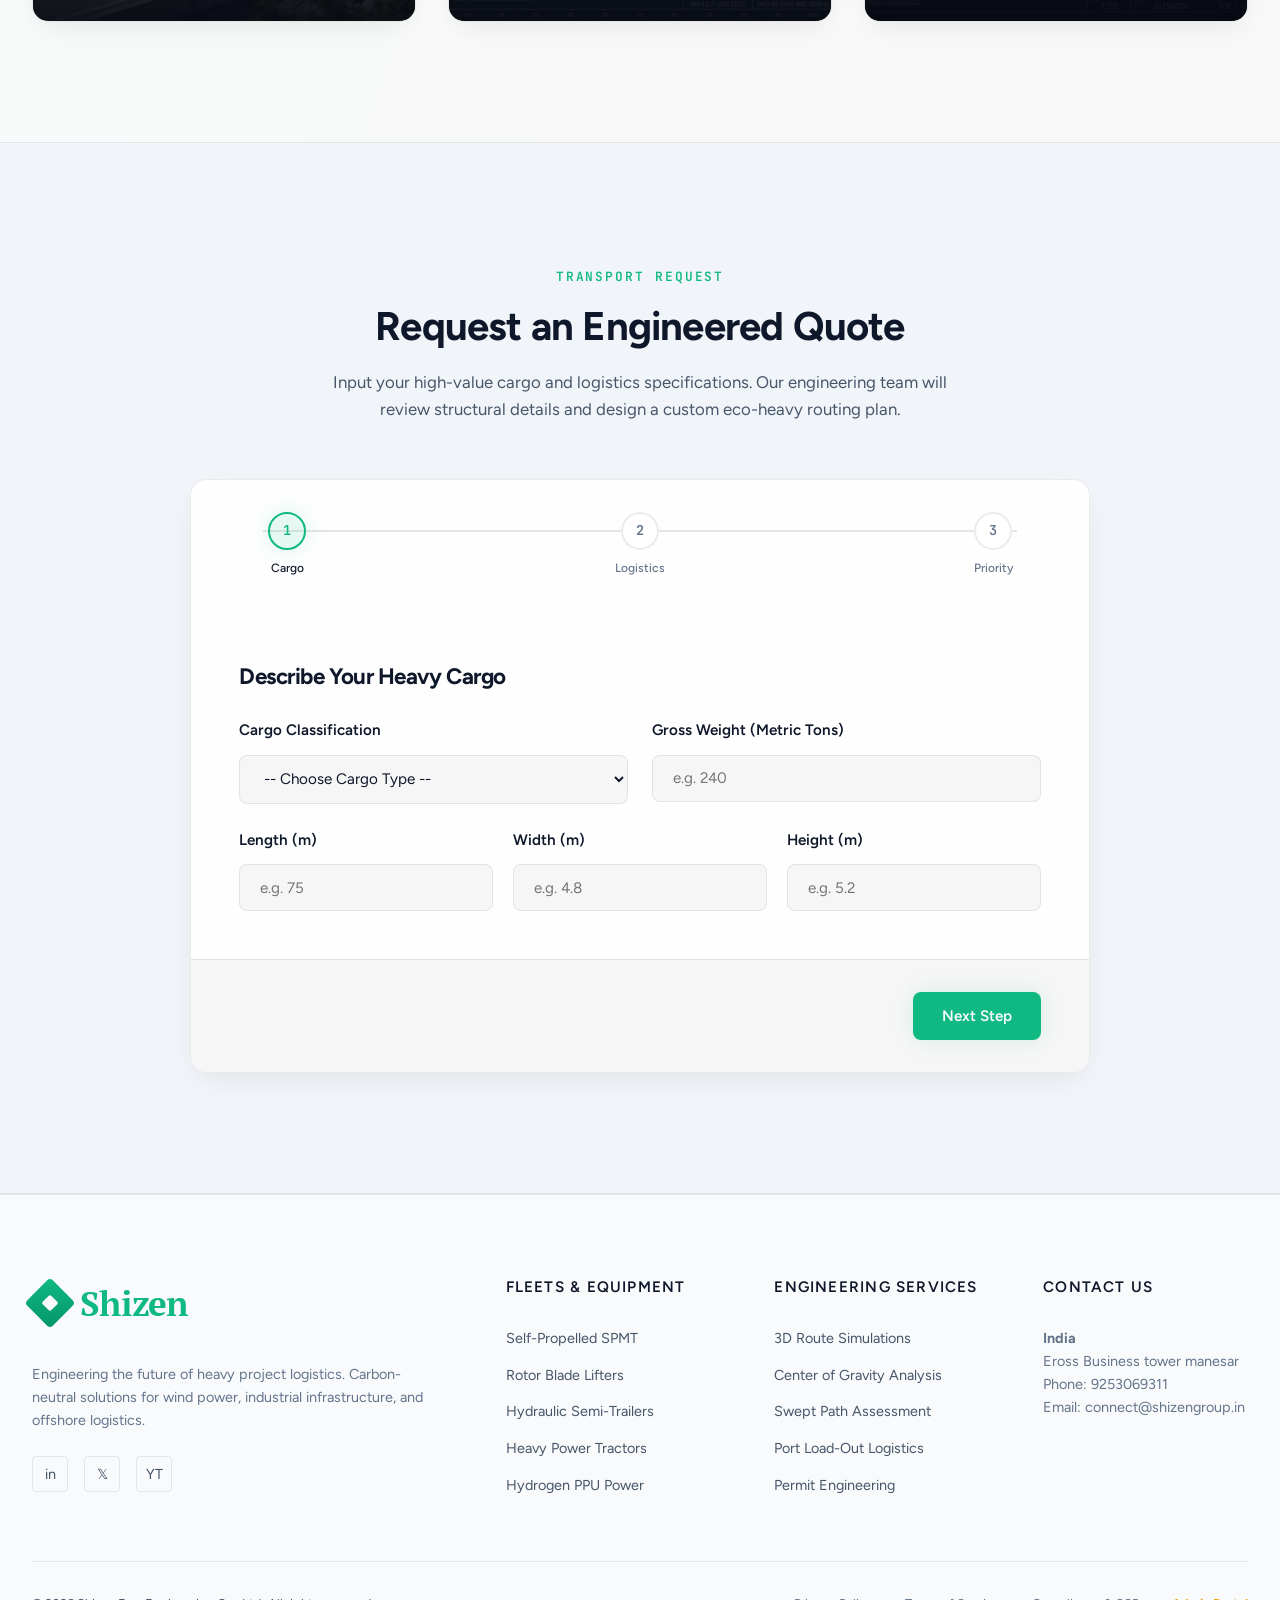
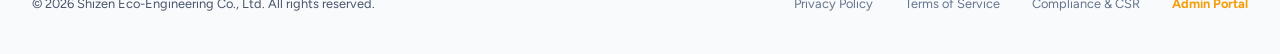
==== commit be8ecbbe: "Revert email to connect@shizengroup.in" ====
--- a/index.html
+++ b/index.html
@@ -719,7 +719,7 @@
                         <strong>India</strong><br>
                         Eross Business tower manesar<br>
                         Phone: 9253069311<br>
-                        Email: Sales@shizengroup.in
+                        Email: connect@shizengroup.in
                     </address>
                 </div>
             </div>
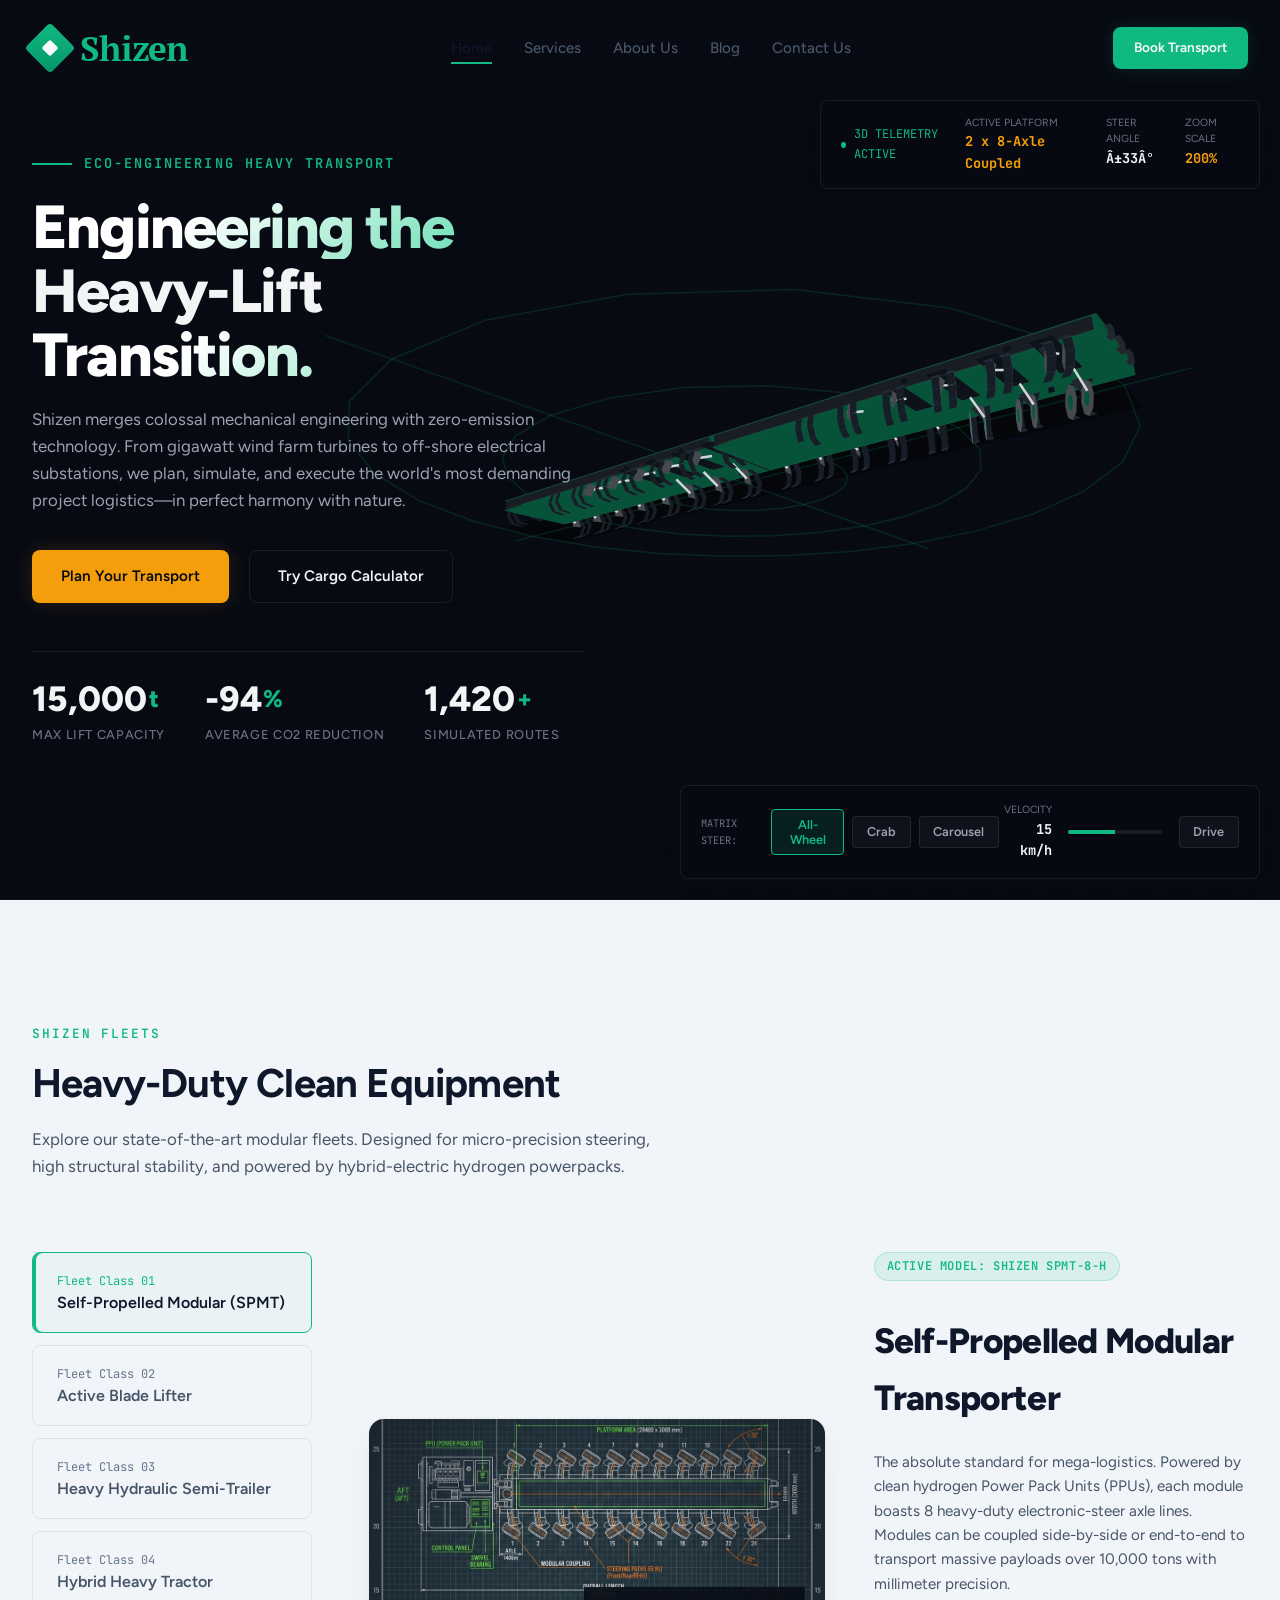
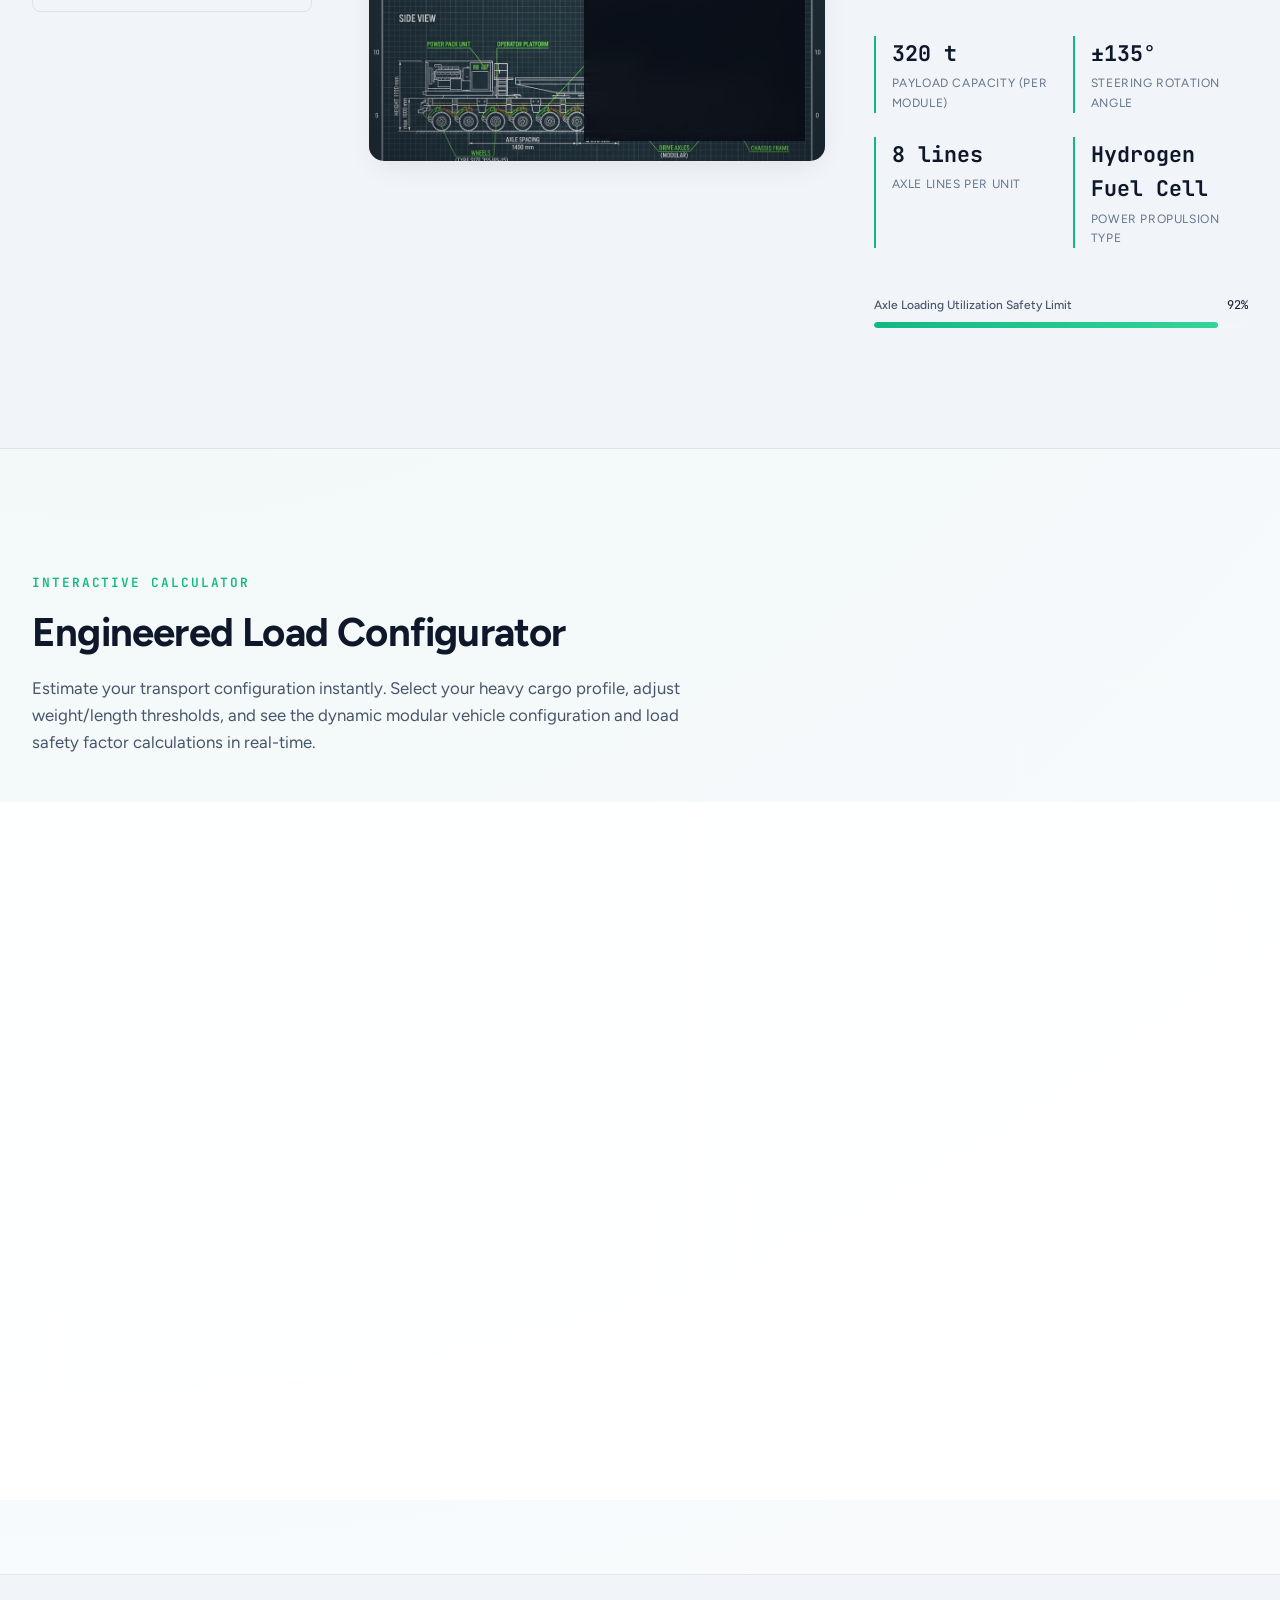
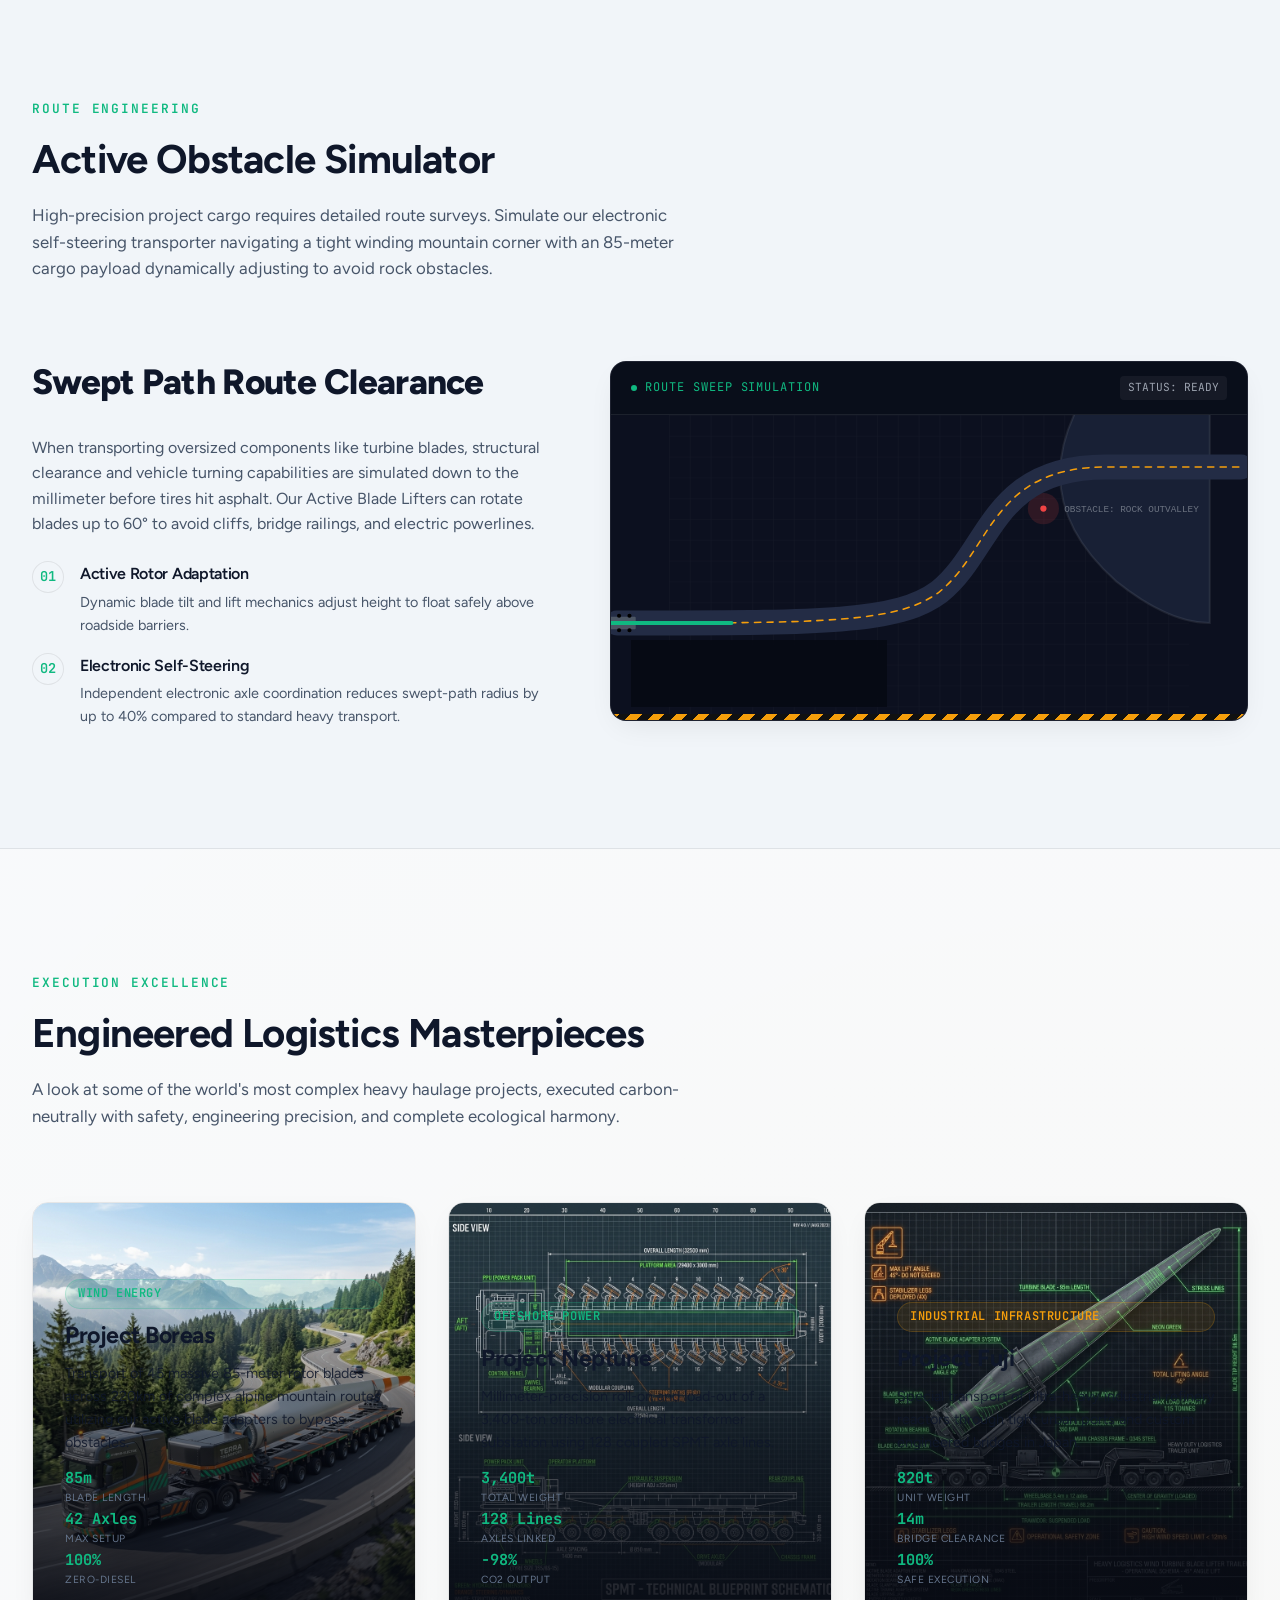
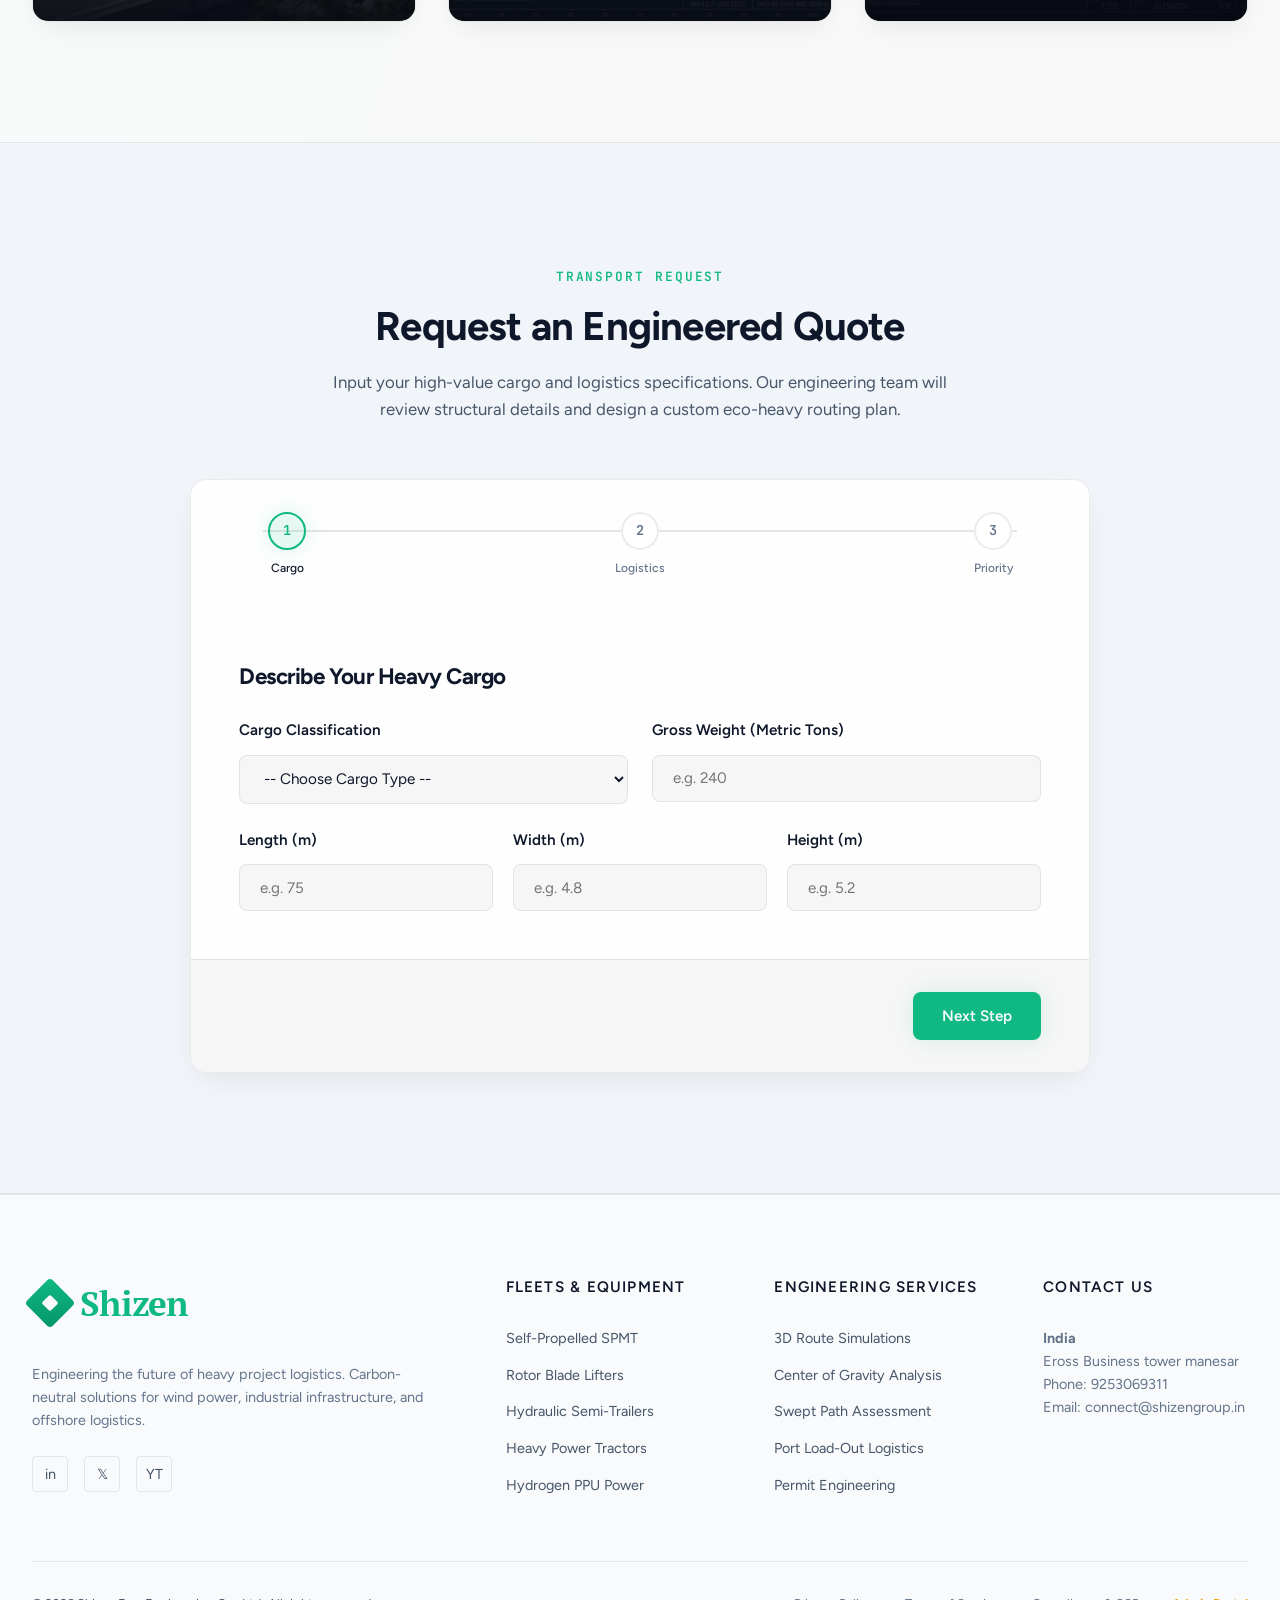
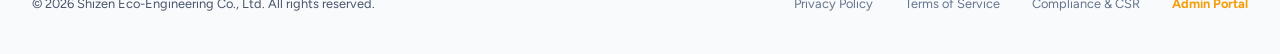
==== commit baad6ebe: "Break app.js browser cache with ?v=2" ====
--- a/index.html
+++ b/index.html
@@ -737,7 +737,7 @@
     </footer>
 
     <!-- JS Logic Script -->
-    <script src="app.js"></script>
+    <script src="app.js?v=2"></script>
 </body>
 </html>
 
